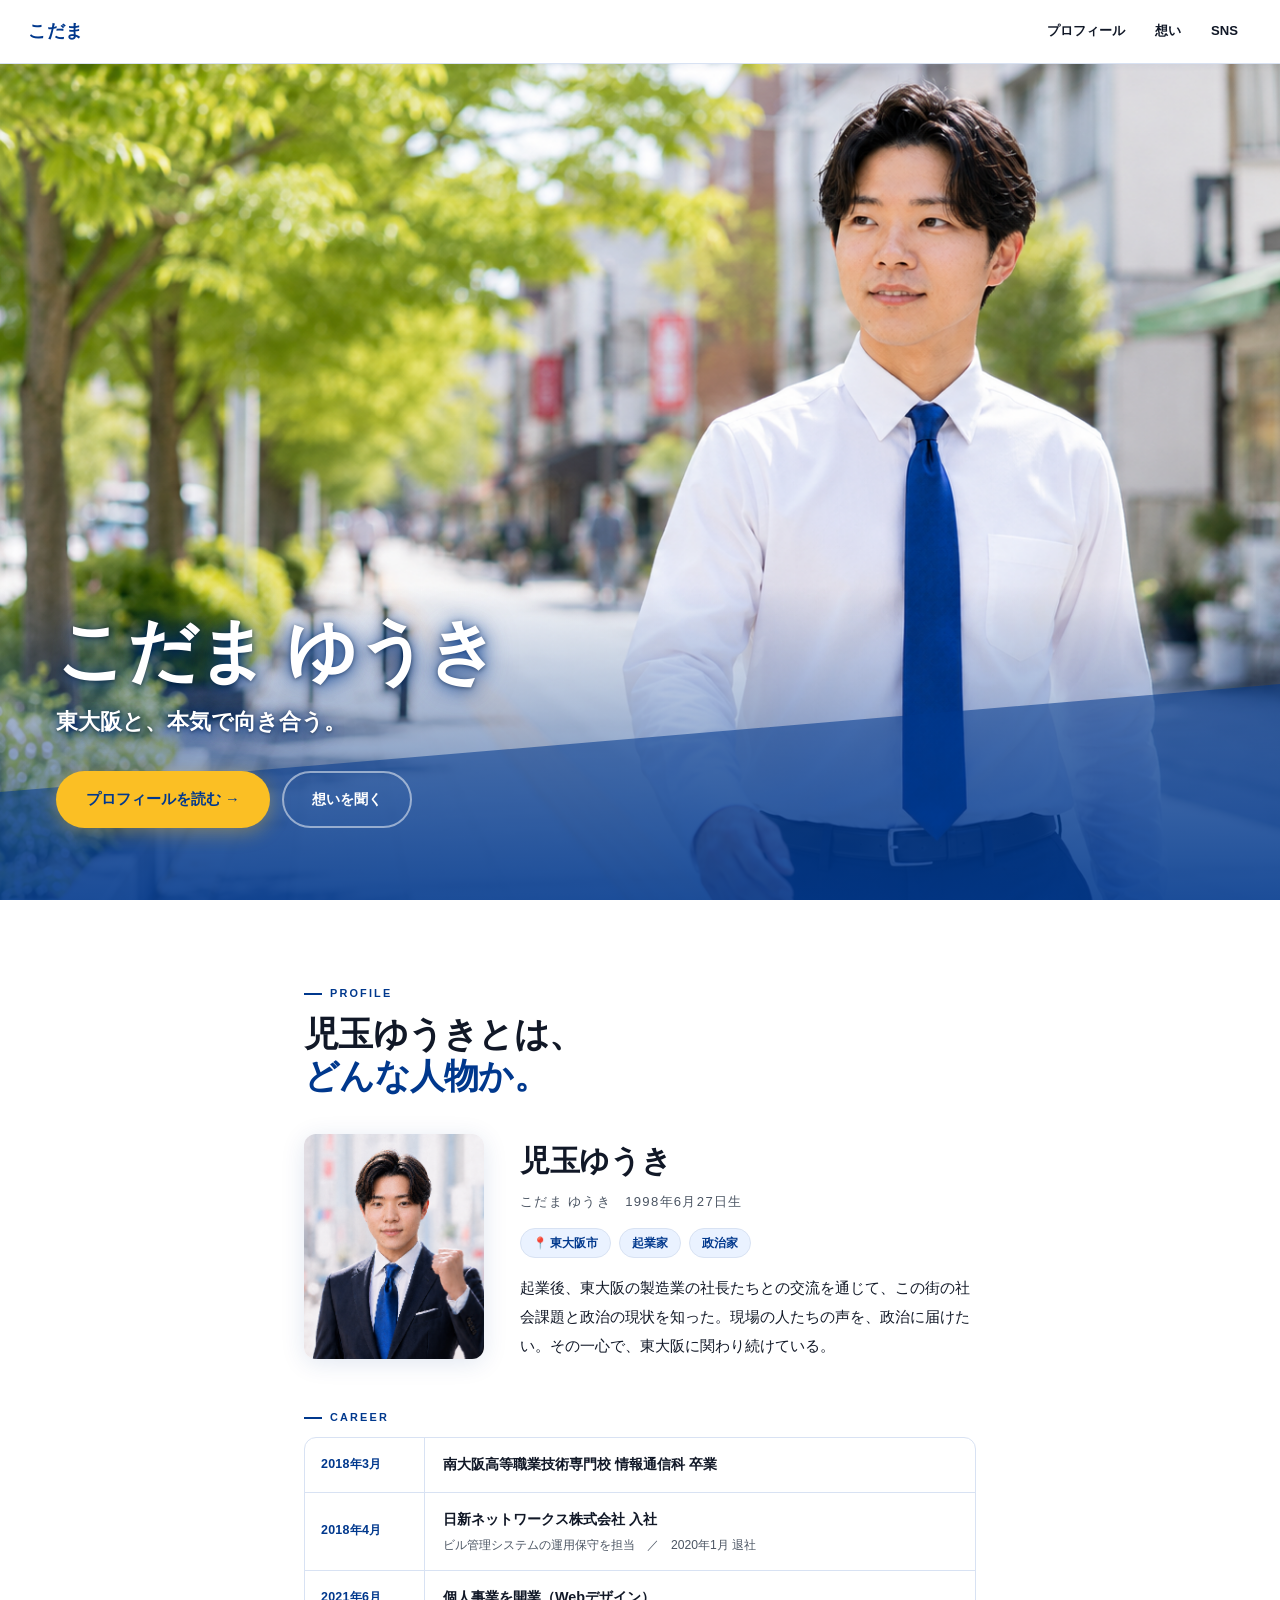
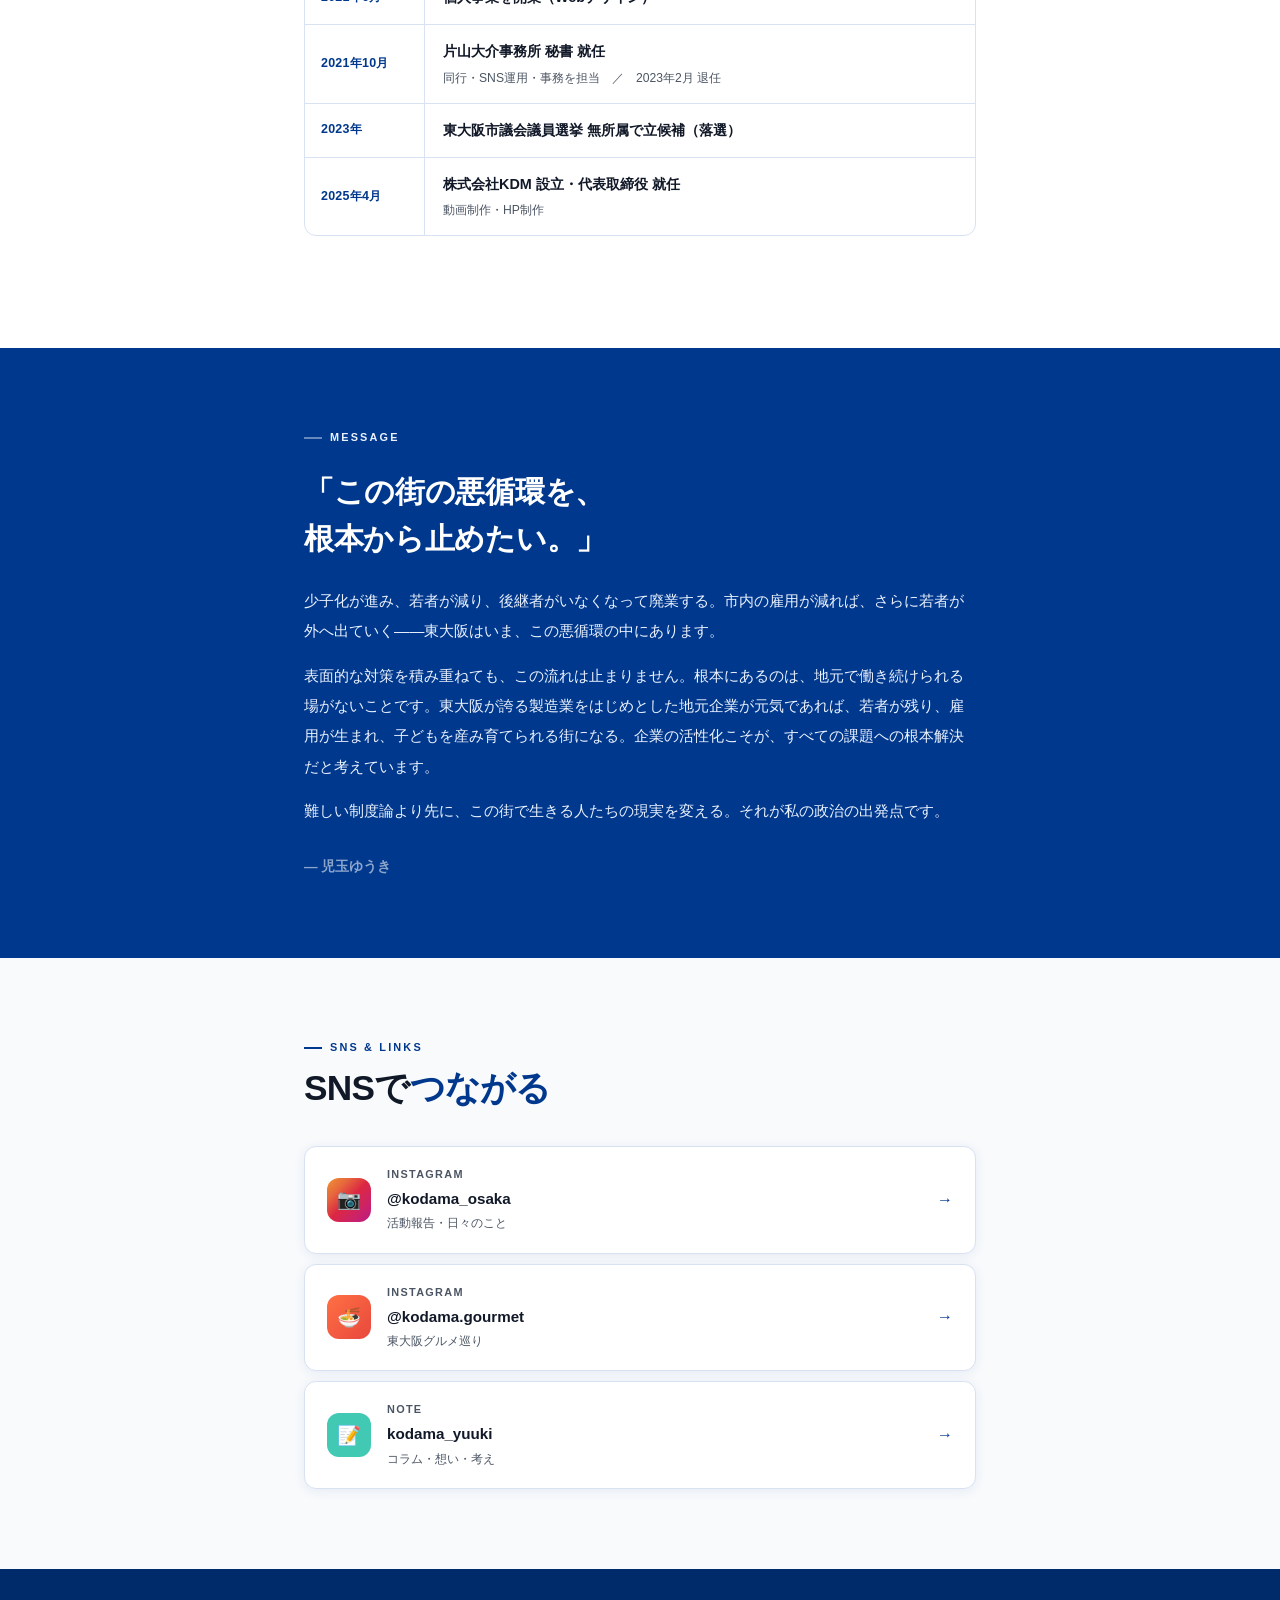
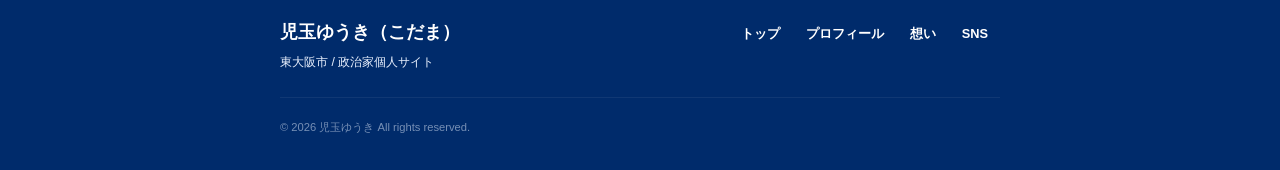
==== index.html @ 397a30e4 "画像ファイル名を英語に変更" ====
<!DOCTYPE html>
<html lang="ja">
<head>
  <meta charset="UTF-8">
  <meta name="viewport" content="width=device-width, initial-scale=1.0">
  <title>児玉ゆうき｜東大阪と、本気で向き合う。</title>
  <meta name="description" content="2027年大阪府議会議員選挙・東大阪選挙区。児玉ゆうき（こだま）の公式サイト。">

  <!-- OGP -->
  <meta property="og:type" content="website">
  <meta property="og:title" content="児玉ゆうき｜東大阪と、本気で向き合う。">
  <meta property="og:description" content="2027年大阪府議会議員選挙・東大阪選挙区。東大阪の声を政治に届けるために立ち上がった、児玉ゆうきの公式サイト。">
  <meta property="og:image" content="images/hero.png">
  <meta property="og:url" content="https://kdm-company.github.io/kodama-site/">
  <meta property="og:locale" content="ja_JP">
  <meta name="twitter:card" content="summary_large_image">
  <meta name="twitter:title" content="児玉ゆうき｜東大阪と、本気で向き合う。">
  <meta name="twitter:description" content="2027年大阪府議会議員選挙・東大阪選挙区。東大阪の声を政治に届けるために立ち上がった、児玉ゆうきの公式サイト。">
  <meta name="twitter:image" content="images/hero.png">

  <!-- フォント：システムフォントを使用（Google Fonts接続不要） -->
  <!-- GitHub Pages公開時にGoogle Fontsを追加する場合はここに挿入 -->

  <style>
    /* ============================================================
       CSS VARIABLES — 配色ルール完全準拠
    ============================================================ */
    :root {
      --primary:        #00388D;
      --primary-dark:   #002B6B;
      --primary-hover:  #002F78;
      --primary-soft:   #EAF2FF;
      --bg:             #F8FAFC;
      --surface:        #FFFFFF;
      --text:           #111827;
      --text-sub:       #4B5563;
      --border:         #D8E2F3;
      --accent-yellow:  #FBBF24;
      --cta-red:        #DC2626;
      --cta-red-hover:  #B91C1C;
      --radius-sm:      6px;
      --radius:         12px;
      --radius-lg:      20px;
      --shadow:         0 2px 12px rgba(0,56,141,0.08);
      --shadow-md:      0 4px 24px rgba(0,56,141,0.12);
      --max-w:          720px;
      --nav-h:          64px;
    }

    /* ============================================================
       RESET & BASE
    ============================================================ */
    *, *::before, *::after { box-sizing: border-box; margin: 0; padding: 0; }
    html { scroll-behavior: smooth; -webkit-font-smoothing: antialiased; }
    body {
      font-family: 'Hiragino Kaku Gothic ProN', 'Hiragino Sans', 'Noto Sans JP', 'Yu Gothic', sans-serif;
      background: var(--bg);
      color: var(--text);
      line-height: 1.75;
      font-size: 16px;
      overflow-x: hidden;
    }
    img { max-width: 100%; display: block; }

    /* リンクルール */
    a { color: var(--primary); text-decoration: underline; }
    a:hover { color: var(--primary-hover); }

    /* フォーカス */
    :focus-visible {
      outline: 3px solid var(--accent-yellow);
      outline-offset: 3px;
    }

    /* ============================================================
       NAV — 白背景、ロゴ青、文字黒
    ============================================================ */
    .nav {
      position: fixed; top: 0; left: 0; right: 0;
      height: var(--nav-h);
      background: var(--surface);
      border-bottom: 1px solid var(--border);
      z-index: 100;
      display: flex; align-items: center; justify-content: space-between;
      padding: 0 28px;
      box-shadow: 0 1px 8px rgba(0,56,141,0.06);
    }
    .nav-logo {
      font-size: 1.1rem; font-weight: 900;
      color: var(--primary); letter-spacing: 0.04em;
      text-decoration: none;
    }
    .nav-links { display: flex; gap: 2px; }
    .nav-links a {
      font-size: 0.82rem; font-weight: 700;
      padding: 7px 14px; border-radius: 50px;
      color: var(--text); text-decoration: none;
      transition: color 0.2s, background 0.2s;
    }
    .nav-links a:hover { color: var(--primary); background: var(--primary-soft); }
    .nav-toggle {
      display: none; flex-direction: column; gap: 5px;
      cursor: pointer; padding: 6px;
    }
    .nav-toggle span {
      display: block; width: 22px; height: 2px;
      background: var(--text); border-radius: 2px; transition: all 0.3s;
    }
    .nav.open .nav-links {
      display: flex; flex-direction: column;
      position: absolute; top: var(--nav-h); left: 0; right: 0;
      background: var(--surface);
      padding: 12px 28px 20px;
      border-bottom: 1px solid var(--border);
      box-shadow: var(--shadow-md);
      gap: 2px;
    }
    .nav.open .nav-links a { font-size: 1rem; padding: 13px 16px; }

    /* ============================================================
       HERO — #00388D背景・白コピー・黄CTAボタン
    ============================================================ */
    .hero {
      position: relative;
      min-height: 100vh;
      background: #001f52;
      display: flex; align-items: flex-end;
      overflow: hidden;
      padding-top: var(--nav-h);
    }
    /* 写真 — 全面クリアに表示、何も被せない */
    .hero-photo-bg {
      position: absolute; inset: 0;
      background: url('images/hero.png') center 15% / cover no-repeat;
      opacity: 1;
    }
    /* 斜線＋下部グラデーション */
    .hero-overlay {
      position: absolute; inset: 0;
      overflow: hidden;
    }
    .hero-overlay svg {
      position: absolute; bottom: 0; left: 0;
      width: 100%; height: 45%;
    }
    /* 下部30%に水平青グラデーション */
    .hero-overlay::after {
      content: '';
      position: absolute; left: 0; right: 0;
      bottom: 0; height: 35%;
      background: linear-gradient(
        to bottom,
        rgba(0,56,141,0) 0%,
        rgba(0,56,141,0.35) 45%,
        rgba(0,56,141,0.75) 100%
      );
      pointer-events: none;
    }
    .hero-inner {
      position: relative; z-index: 1;
      width: 100%;
      padding: 0 48px 72px 56px;
      box-sizing: border-box;
    }
    .hero-label {
      display: inline-flex; align-items: center; gap: 8px;
      background: rgba(255,255,255,0.15);
      border: 1px solid rgba(255,255,255,0.3);
      border-radius: 50px;
      padding: 5px 16px;
      font-size: 0.72rem; font-weight: 700;
      color: #EAF2FF; letter-spacing: 0.1em;
      margin-bottom: 20px;
    }
    .hero-name-sub {
      font-size: 1rem; font-weight: 400;
      color: #EAF2FF; letter-spacing: 0.2em;
      margin-bottom: 4px;
    }
    .hero-name {
      font-size: clamp(2.6rem, 6.5vw, 4.4rem);
      font-weight: 900; letter-spacing: -0.02em; line-height: 0.95;
      color: #FFFFFF; margin-bottom: 20px;
      text-align: left;
      text-shadow:
        0 2px 16px rgba(0,56,141,0.85),
        0 4px 32px rgba(0,56,141,0.6),
        0 1px 4px rgba(0,0,0,0.5);
    }
    .hero-catch {
      font-size: clamp(1.1rem, 3vw, 1.4rem);
      font-weight: 700; color: #FFFFFF;
      line-height: 1.5; margin-bottom: 32px;
      text-align: left;
      text-shadow:
        0 2px 12px rgba(0,56,141,0.85),
        0 4px 24px rgba(0,56,141,0.6),
        0 1px 3px rgba(0,0,0,0.45);
    }
    /* 黄色CTA — FVのみ */
    .btn-yellow {
      display: inline-flex; align-items: center; gap: 8px;
      padding: 14px 30px; border-radius: 50px;
      background: var(--accent-yellow);
      color: var(--primary); /* #00388D文字 */
      font-size: 0.92rem; font-weight: 900;
      text-decoration: none;
      box-shadow: 0 4px 20px rgba(251,191,36,0.4);
      transition: all 0.2s;
    }
    .btn-yellow:hover {
      background: #F59E0B;
      color: var(--primary);
      transform: translateY(-2px);
      box-shadow: 0 6px 28px rgba(251,191,36,0.5);
    }
    .btn-ghost-white {
      display: inline-flex; align-items: center; gap: 6px;
      padding: 14px 28px; border-radius: 50px;
      border: 2px solid rgba(255,255,255,0.5);
      color: #FFFFFF; font-size: 0.9rem; font-weight: 700;
      text-decoration: none;
      transition: all 0.2s;
    }
    .btn-ghost-white:hover {
      background: rgba(255,255,255,0.12);
      border-color: rgba(255,255,255,0.8);
      color: #FFFFFF;
    }
    .hero-cta { display: flex; gap: 12px; flex-wrap: wrap; }

    /* ============================================================
       SECTION BASE
    ============================================================ */
    .section { padding: 80px 0; background: var(--surface); border-top: 4px solid var(--surface); }
    .section-bg { padding: 80px 0; background: var(--bg); }
    .section-blue-soft { padding: 80px 0; background: var(--primary-soft); }
    .container { max-width: var(--max-w); margin: 0 auto; padding: 0 24px; }

    /* 見出しパターン */
    .sec-label {
      font-size: 0.68rem; font-weight: 700; letter-spacing: 0.2em;
      text-transform: uppercase; color: var(--primary);
      display: flex; align-items: center; gap: 8px;
      margin-bottom: 10px;
    }
    .sec-label::before {
      content: ''; display: block; width: 18px; height: 2px;
      background: var(--primary);
    }
    .sec-title {
      font-size: clamp(1.6rem, 4.5vw, 2.2rem);
      font-weight: 900; letter-spacing: -0.02em; line-height: 1.2;
      color: var(--text); margin-bottom: 36px;
    }
    .sec-title span { color: var(--primary); }

    /* Primary Button */
    .btn-primary {
      display: inline-flex; align-items: center; gap: 6px;
      padding: 13px 26px; border-radius: 50px;
      background: var(--primary); color: #FFFFFF;
      font-size: 0.9rem; font-weight: 700;
      text-decoration: none;
      transition: all 0.2s;
    }
    .btn-primary:hover {
      background: var(--primary-hover);
      color: #FFFFFF;
      transform: translateY(-1px);
      box-shadow: 0 4px 16px rgba(0,56,141,0.3);
    }

    /* ============================================================
       PROFILE — 白背景
    ============================================================ */
    .profile-layout {
      display: grid;
      grid-template-columns: 180px 1fr;
      gap: 36px; align-items: start;
      margin-bottom: 48px;
    }
    .profile-photo {
      border-radius: var(--radius);
      overflow: hidden;
      box-shadow: var(--shadow-md);
      aspect-ratio: 4/5;
    }
    .profile-photo img {
      width: 100%; height: 100%;
      object-fit: cover; object-position: center top;
    }
    .profile-name {
      font-size: 1.9rem; font-weight: 900;
      color: var(--text); margin-bottom: 4px;
      letter-spacing: -0.01em;
    }
    .profile-kana {
      font-size: 0.82rem; color: var(--text-sub);
      letter-spacing: 0.1em; margin-bottom: 14px;
    }
    .profile-tags {
      display: flex; gap: 8px; flex-wrap: wrap; margin-bottom: 16px;
    }
    .tag {
      font-size: 0.72rem; font-weight: 700;
      padding: 4px 12px; border-radius: 50px;
      background: var(--primary-soft);
      color: var(--primary);
      border: 1px solid var(--border);
    }
    .profile-bio {
      font-size: 0.95rem; color: var(--text);
      line-height: 1.9; max-width: 100%;
    }

    /* 経歴テーブル */
    .career-wrap {
      border: 1px solid var(--border);
      border-radius: var(--radius);
      overflow: hidden;
      margin-bottom: 32px;
      background: var(--surface);
    }
    .career-row {
      display: grid; grid-template-columns: 120px 1fr;
      border-bottom: 1px solid var(--border);
      transition: background 0.15s;
    }
    .career-row:last-child { border-bottom: none; }
    .career-row:hover { background: var(--bg); }
    .career-row.dim { opacity: 0.45; }
    .career-row.highlight { background: var(--primary-soft); }
    .career-date {
      padding: 14px 16px;
      font-size: 0.78rem; font-weight: 700;
      color: var(--primary); letter-spacing: 0.02em;
      border-right: 1px solid var(--border);
      display: flex; align-items: center;
      white-space: nowrap;
    }
    .career-row.highlight .career-date { color: var(--primary); }
    .career-content {
      padding: 14px 18px;
      font-size: 0.9rem; font-weight: 700;
      color: var(--text);
      display: flex; flex-direction: column; justify-content: center;
    }
    .career-content small {
      display: block; font-size: 0.76rem;
      font-weight: 400; color: var(--text-sub); margin-top: 3px;
    }
    .career-row.highlight .career-content { color: var(--primary); font-weight: 900; }

    /* 資格バッジ */
    .license-row { display: flex; gap: 10px; flex-wrap: wrap; }
    .license-badge {
      display: inline-flex; align-items: center; gap: 6px;
      padding: 8px 16px; border-radius: 50px;
      border: 1px solid var(--border);
      background: var(--surface);
      font-size: 0.8rem; font-weight: 700;
      color: var(--text-sub);
    }

    /* ============================================================
       MESSAGE — #00388D背景
    ============================================================ */
    .message-section {
      background: var(--primary);
      padding: 80px 0;
    }
    .message-label {
      font-size: 0.68rem; font-weight: 700; letter-spacing: 0.2em;
      text-transform: uppercase; color: #EAF2FF;
      display: flex; align-items: center; gap: 8px;
      margin-bottom: 20px;
    }
    .message-label::before {
      content: ''; display: block; width: 18px; height: 2px;
      background: rgba(255,255,255,0.4);
    }
    .message-quote {
      font-size: clamp(1.4rem, 4vw, 1.9rem);
      font-weight: 900; line-height: 1.55;
      color: #FFFFFF; margin-bottom: 24px;
      letter-spacing: -0.01em;
    }
    .message-body {
      font-size: 0.95rem; font-weight: 400;
      color: #EAF2FF; line-height: 2;
    }
    .message-body p + p { margin-top: 14px; }
    .message-sign {
      margin-top: 28px;
      font-size: 0.85rem; font-weight: 700;
      color: rgba(255,255,255,0.55);
    }

    /* ============================================================
       SNS — #F8FAFC背景
    ============================================================ */
    .sns-list { display: flex; flex-direction: column; gap: 10px; }
    .sns-card {
      display: flex; align-items: center; gap: 16px;
      padding: 18px 22px;
      background: var(--surface);
      border: 1px solid var(--border);
      border-radius: var(--radius);
      text-decoration: none;
      transition: all 0.2s;
      box-shadow: var(--shadow);
    }
    .sns-card:hover {
      border-color: var(--primary);
      box-shadow: 0 4px 20px rgba(0,56,141,0.12);
      transform: translateY(-2px);
    }
    .sns-icon {
      width: 44px; height: 44px; border-radius: 12px;
      display: flex; align-items: center; justify-content: center;
      font-size: 1.2rem; flex-shrink: 0;
    }
    .sns-info { flex: 1; }
    .sns-platform {
      font-size: 0.68rem; font-weight: 700; letter-spacing: 0.12em;
      text-transform: uppercase; color: var(--text-sub);
      margin-bottom: 2px;
    }
    .sns-handle {
      font-size: 0.95rem; font-weight: 700; color: var(--text);
    }
    .sns-desc { font-size: 0.76rem; color: var(--text-sub); margin-top: 1px; }
    .sns-arrow { color: var(--primary); font-size: 1rem; transition: transform 0.2s; }
    .sns-card:hover .sns-arrow { transform: translateX(4px); }

    /* ============================================================
       FOOTER — #002B6B背景
    ============================================================ */
    .footer {
      background: var(--primary-dark);
      padding: 48px 24px 32px;
    }
    .footer-inner { max-width: var(--max-w); margin: 0 auto; }
    .footer-top {
      display: flex; justify-content: space-between;
      align-items: flex-start; gap: 20px;
      margin-bottom: 24px;
    }
    .footer-name {
      font-size: 1.1rem; font-weight: 900;
      color: #FFFFFF; margin-bottom: 4px;
    }
    .footer-sub { font-size: 0.76rem; color: #EAF2FF; }
    .footer-nav { display: flex; flex-wrap: wrap; gap: 2px; }
    .footer-nav a {
      font-size: 0.8rem; font-weight: 600;
      padding: 6px 12px; border-radius: 50px;
      color: #FFFFFF; text-decoration: none;
      transition: background 0.2s;
    }
    .footer-nav a:hover { background: rgba(255,255,255,0.12); color: #FFFFFF; }
    .footer-copy {
      font-size: 0.7rem; color: #EAF2FF;
      opacity: 0.5;
      padding-top: 20px;
      border-top: 1px solid rgba(255,255,255,0.12);
    }

    /* fade-in は常に表示（アニメーションなし） */
    .fade-in { opacity: 1; transform: none; }
    .fade-in.visible { opacity: 1; }

    /* ============================================================
       RESPONSIVE
    ============================================================ */
    @media (max-width: 640px) {
      .nav-links { display: none; }
      .nav-toggle { display: flex; }
      .nav { padding: 0 20px; }
      .hero-inner { padding: 0 24px 64px; }
      .profile-layout { grid-template-columns: 1fr; }
      .profile-photo { max-width: 150px; margin: 0 auto; }
      .profile-name { text-align: center; }
      .profile-kana { text-align: center; }
      .profile-tags { justify-content: center; }
      .career-date { font-size: 0.7rem; padding: 12px 10px; }
      .career-content { font-size: 0.84rem; padding: 12px 14px; }
      .footer-top { flex-direction: column; }
      .section { padding: 60px 0; }
      .section-bg { padding: 60px 0; }
      .section-blue-soft { padding: 60px 0; }
      .message-section { padding: 60px 0; }
    }
  </style>
</head>
<body>

<!-- ============================================================
     NAV — 白背景
============================================================ -->
<nav class="nav" id="nav">
  <a href="#top" class="nav-logo">こだま</a>
  <div class="nav-links">
    <a href="#profile">プロフィール</a>
    <a href="#message">想い</a>
    <a href="#sns">SNS</a>
  </div>
  <div class="nav-toggle" onclick="toggleNav()">
    <span></span><span></span><span></span>
  </div>
</nav>

<!-- ============================================================
     HERO — #00388D背景・白コピー・黄CTA
============================================================ -->
<section class="hero" id="top">
  <div class="hero-photo-bg" role="img" aria-label="東大阪の街を歩く児玉ゆうきの写真"></div>
  <!-- グラデなし斜線エリア：左下から右上へ約10度 -->
  <div class="hero-overlay">
    <svg viewBox="0 0 1000 300" preserveAspectRatio="none" xmlns="http://www.w3.org/2000/svg">
      <polygon points="0,300 0,220 1000,140 1000,300" fill="rgba(0,56,141,0.55)"/>
    </svg>
  </div>
  <div class="hero-inner">
    <h1 class="hero-name">こだま ゆうき</h1>
    <p class="hero-catch">東大阪と、本気で向き合う。</p>
    <div class="hero-cta">
      <!-- FV唯一の黄色CTA -->
      <a href="#profile" class="btn-yellow">プロフィールを読む →</a>
      <a href="#message" class="btn-ghost-white">想いを聞く</a>
    </div>
  </div>
</section>

<!-- ============================================================
     PROFILE — 白背景
============================================================ -->
<section class="section" id="profile">
  <div class="container">
    <p class="sec-label fade-in">Profile</p>
    <h2 class="sec-title fade-in delay-1">
      児玉ゆうきとは、<br><span>どんな人物か。</span>
    </h2>

    <div class="profile-layout fade-in delay-2">
      <div class="profile-photo">
        <img src="images/profile.png" alt="児玉ゆうき">
      </div>
      <div>
        <div class="profile-name">児玉ゆうき</div>
        <div class="profile-kana">こだま ゆうき　1998年6月27日生</div>
        <div class="profile-tags">
          <span class="tag">📍 東大阪市</span>
          <span class="tag">起業家</span>
          <span class="tag">政治家</span>
        </div>
        <p class="profile-bio">
          起業後、東大阪の製造業の社長たちとの交流を通じて、この街の社会課題と政治の現状を知った。現場の人たちの声を、政治に届けたい。その一心で、東大阪に関わり続けている。
        </p>
      </div>
    </div>

    <p class="sec-label fade-in">Career</p>
    <div class="career-wrap fade-in delay-1">
      <div class="career-row">
        <div class="career-date">2018年3月</div>
        <div class="career-content">南大阪高等職業技術専門校 情報通信科 卒業</div>
      </div>
      <div class="career-row">
        <div class="career-date">2018年4月</div>
        <div class="career-content">
          日新ネットワークス株式会社 入社
          <small>ビル管理システムの運用保守を担当　／　2020年1月 退社</small>
        </div>
      </div>
      <div class="career-row">
        <div class="career-date">2021年6月</div>
        <div class="career-content">個人事業を開業（Webデザイン）</div>
      </div>
      <div class="career-row">
        <div class="career-date">2021年10月</div>
        <div class="career-content">
          片山大介事務所 秘書 就任
          <small>同行・SNS運用・事務を担当　／　2023年2月 退任</small>
        </div>
      </div>
      <div class="career-row">
        <div class="career-date">2023年</div>
        <div class="career-content">東大阪市議会議員選挙 無所属で立候補（落選）</div>
      </div>
      <div class="career-row">
        <div class="career-date">2025年4月</div>
        <div class="career-content">
          株式会社KDM 設立・代表取締役 就任
          <small>動画制作・HP制作</small>
        </div>
      </div>
    </div>

  </div>
</section>

<!-- ============================================================
     MESSAGE — #00388D背景・白文字
============================================================ -->
<div class="message-section" id="message">
  <div class="container">
    <p class="message-label fade-in">Message</p>
    <p class="message-quote fade-in delay-1">
      「この街の悪循環を、<br>根本から止めたい。」
    </p>
    <div class="message-body fade-in delay-2">
      <p>少子化が進み、若者が減り、後継者がいなくなって廃業する。市内の雇用が減れば、さらに若者が外へ出ていく——東大阪はいま、この悪循環の中にあります。</p>
      <p>表面的な対策を積み重ねても、この流れは止まりません。根本にあるのは、地元で働き続けられる場がないことです。東大阪が誇る製造業をはじめとした地元企業が元気であれば、若者が残り、雇用が生まれ、子どもを産み育てられる街になる。企業の活性化こそが、すべての課題への根本解決だと考えています。</p>
      <p>難しい制度論より先に、この街で生きる人たちの現実を変える。それが私の政治の出発点です。</p>
    </div>
    <p class="message-sign fade-in delay-3">— 児玉ゆうき</p>
  </div>
</div>

<!-- ============================================================
     SNS — #F8FAFC背景
============================================================ -->
<section class="section-bg" id="sns">
  <div class="container">
    <p class="sec-label fade-in">SNS &amp; Links</p>
    <h2 class="sec-title fade-in delay-1">SNSで<span>つながる</span></h2>
    <div class="sns-list">
      <a href="https://www.instagram.com/kodama_osaka/" target="_blank" rel="noopener noreferrer" class="sns-card fade-in">
        <div class="sns-icon" style="background:linear-gradient(135deg,#f09433,#e6683c,#dc2743,#cc2366,#bc1888);">📷</div>
        <div class="sns-info">
          <div class="sns-platform">Instagram</div>
          <div class="sns-handle">@kodama_osaka</div>
          <div class="sns-desc">活動報告・日々のこと</div>
        </div>
        <span class="sns-arrow">→</span>
      </a>
      <a href="https://www.instagram.com/kodama.gourmet/" target="_blank" rel="noopener noreferrer" class="sns-card fade-in delay-1">
        <div class="sns-icon" style="background:linear-gradient(135deg,#ff7043,#e8483d);">🍜</div>
        <div class="sns-info">
          <div class="sns-platform">Instagram</div>
          <div class="sns-handle">@kodama.gourmet</div>
          <div class="sns-desc">東大阪グルメ巡り</div>
        </div>
        <span class="sns-arrow">→</span>
      </a>
      <a href="https://note.com/kodama_yuuki" target="_blank" rel="noopener noreferrer" class="sns-card fade-in delay-2">
        <div class="sns-icon" style="background:#41c9b4;">📝</div>
        <div class="sns-info">
          <div class="sns-platform">note</div>
          <div class="sns-handle">kodama_yuuki</div>
          <div class="sns-desc">コラム・想い・考え</div>
        </div>
        <span class="sns-arrow">→</span>
      </a>
    </div>
  </div>
</section>

<!-- ============================================================
     FOOTER — #002B6B背景
============================================================ -->
<footer class="footer">
  <div class="footer-inner">
    <div class="footer-top">
      <div>
        <div class="footer-name">児玉ゆうき（こだま）</div>
        <div class="footer-sub">東大阪市 / 政治家個人サイト</div>
      </div>
      <nav class="footer-nav">
        <a href="#top">トップ</a>
        <a href="#profile">プロフィール</a>
        <a href="#message">想い</a>
        <a href="#sns">SNS</a>
      </nav>
    </div>
    <div class="footer-copy">© <span id="year"></span> 児玉ゆうき All rights reserved.</div>
  </div>
</footer>

<script>
  document.getElementById('year').textContent = new Date().getFullYear();

  function toggleNav() {
    document.getElementById('nav').classList.toggle('open');
  }
  document.addEventListener('click', function(e) {
    const nav = document.getElementById('nav');
    if (!nav.contains(e.target)) nav.classList.remove('open');
  });

  // フェードイン（threshold:0 で要素が1pxでも見えたら即表示）
  const fadeEls = document.querySelectorAll('.fade-in');
  const obs = new IntersectionObserver(entries => {
    entries.forEach(e => { if (e.isIntersecting) e.target.classList.add('visible'); });
  }, { threshold: 0, rootMargin: '0px 0px -40px 0px' });
  fadeEls.forEach(el => obs.observe(el));
</script>
</body>
</html>
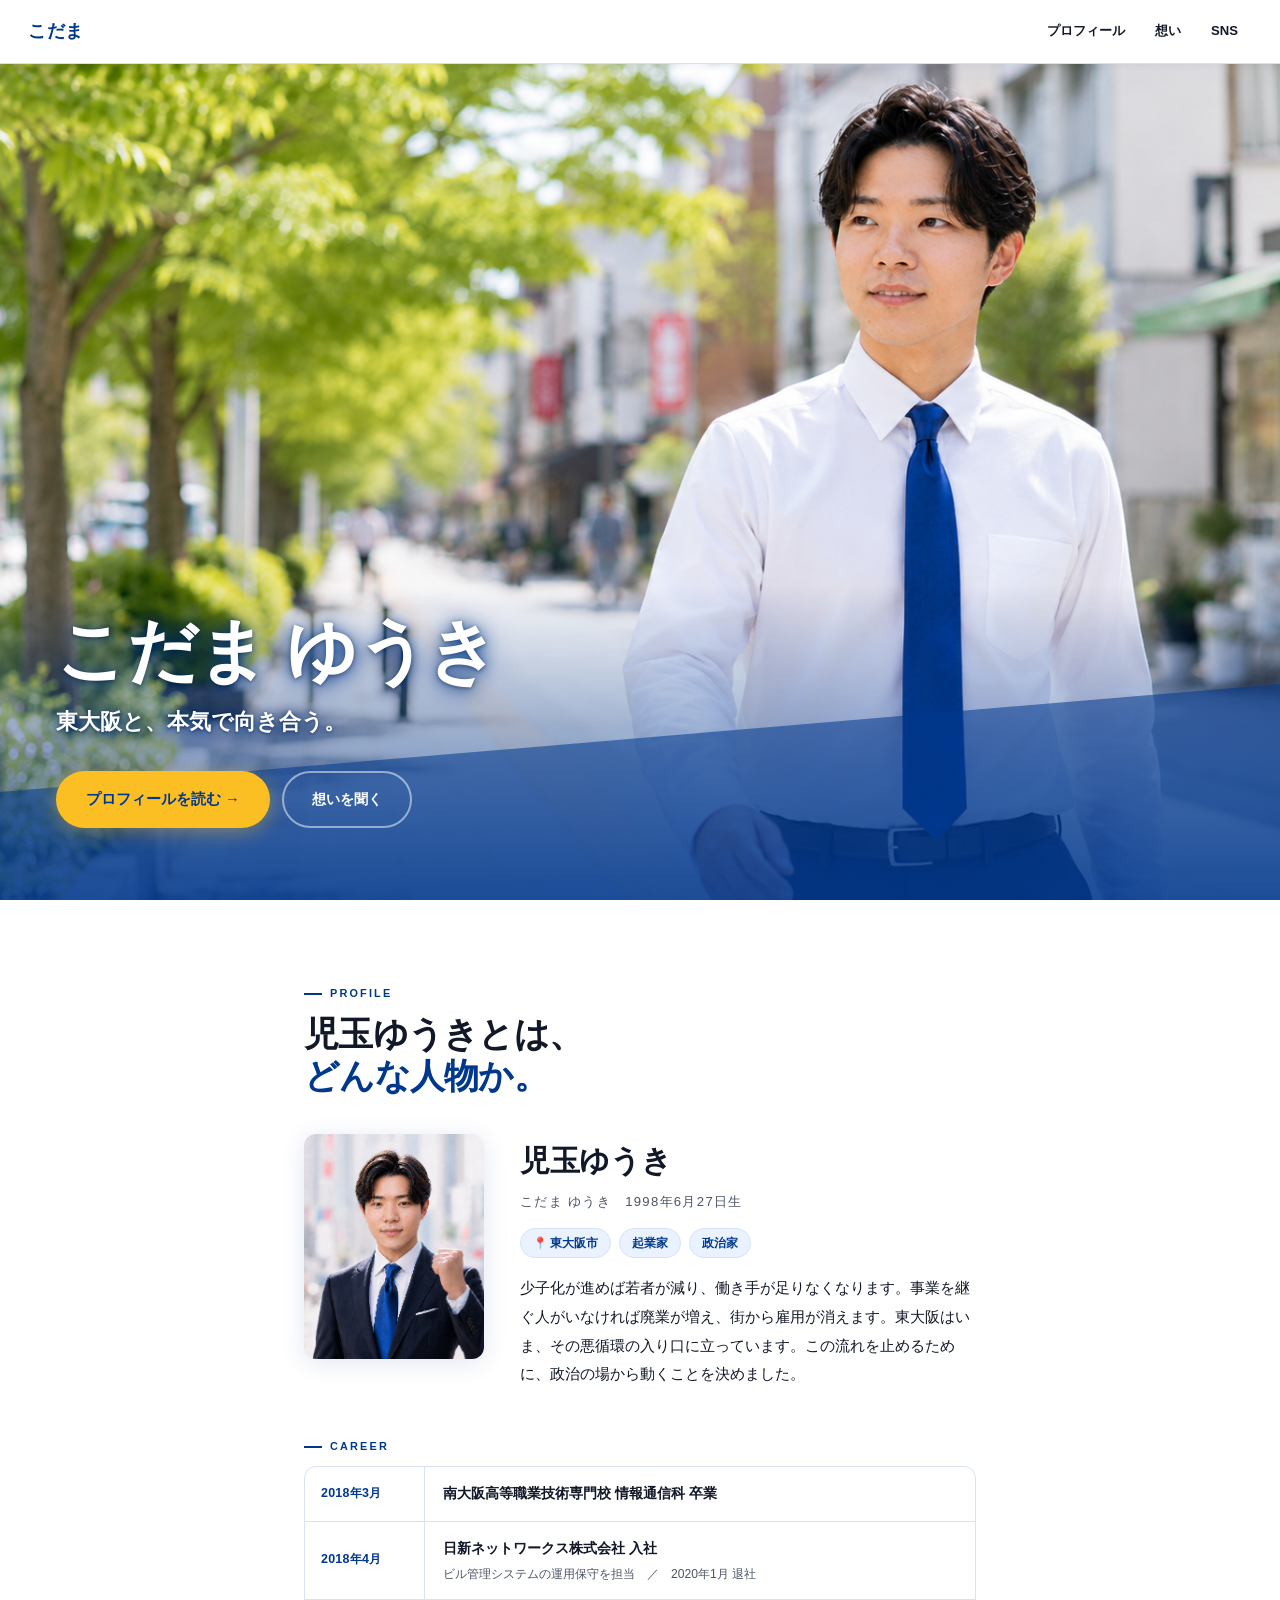
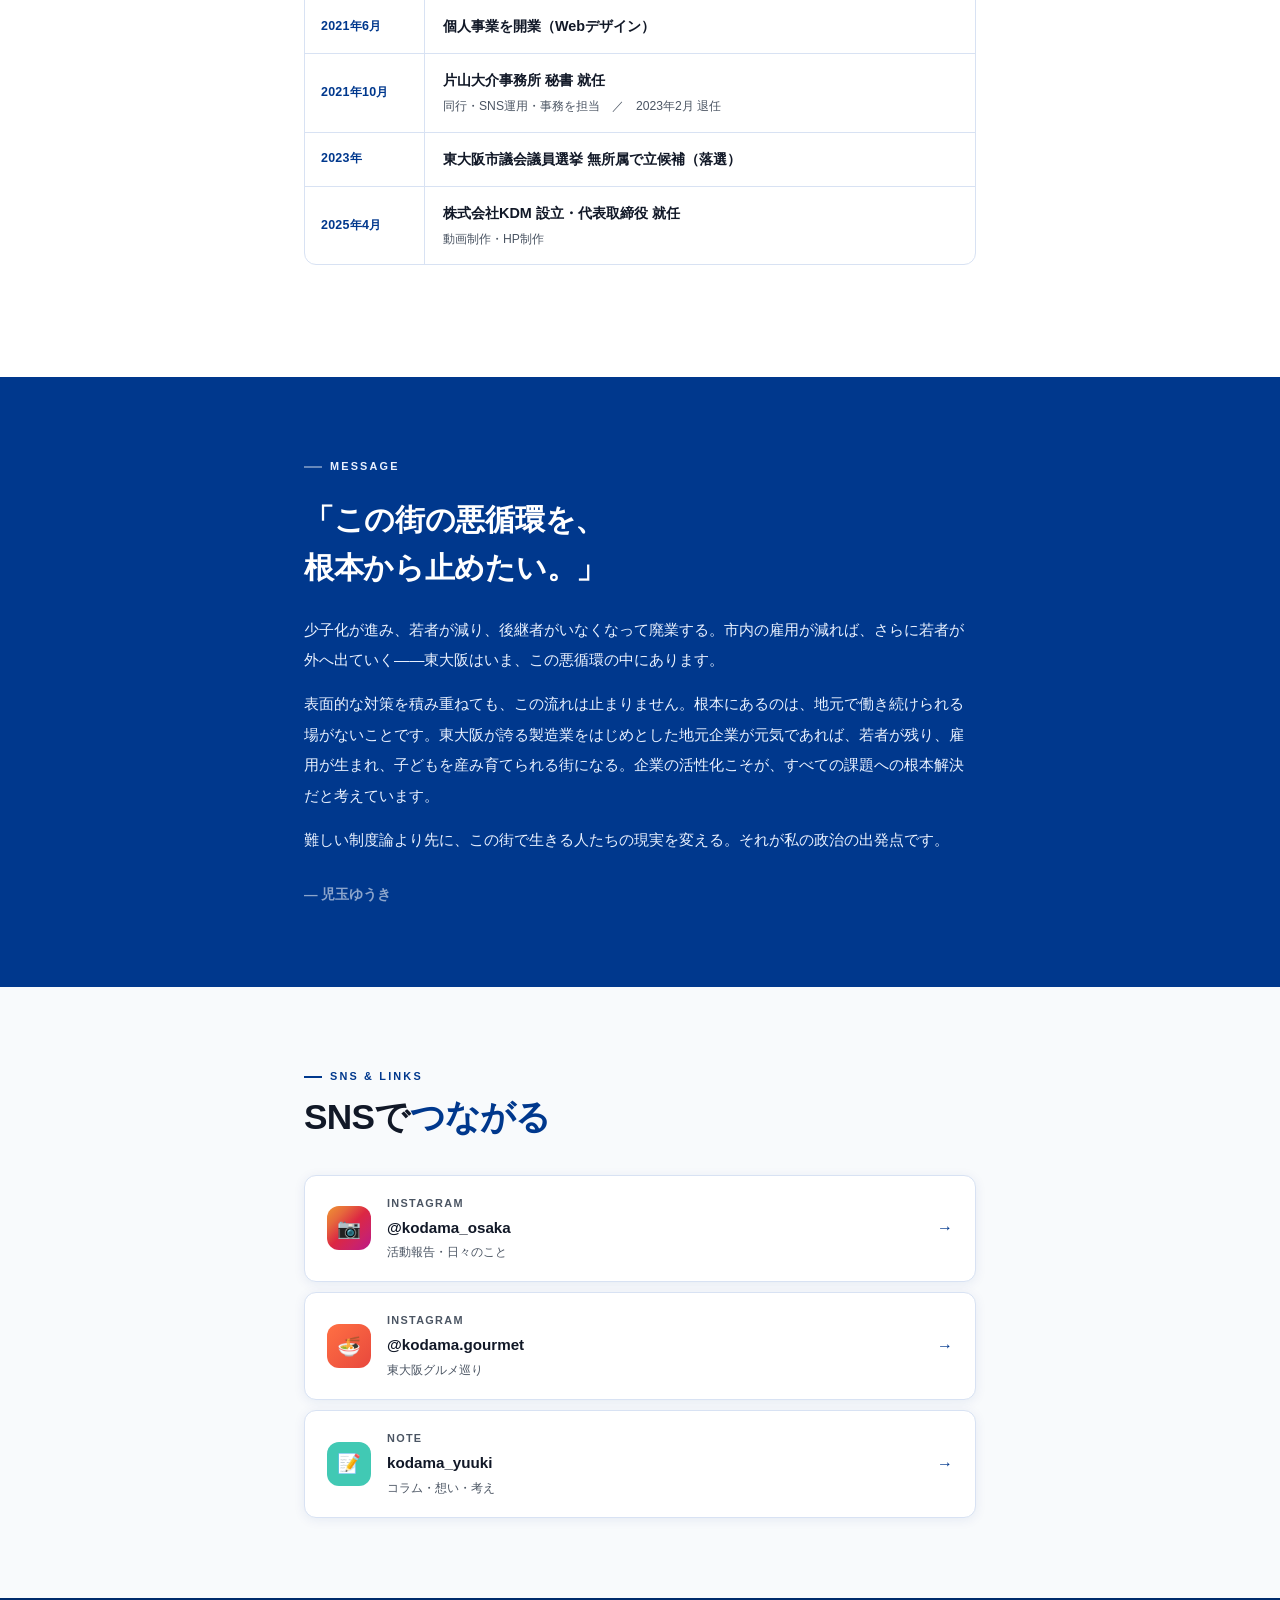
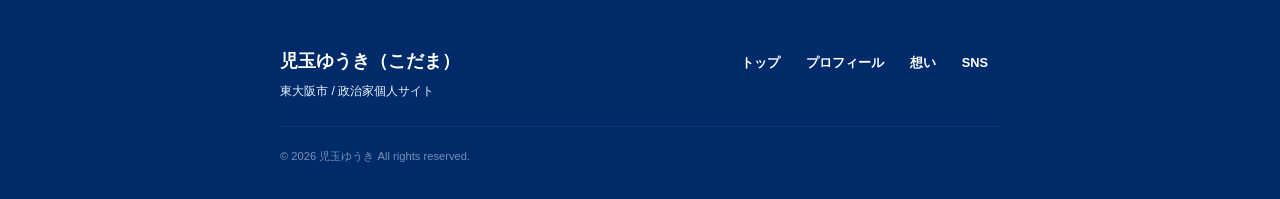
==== commit 58550a9e: "プロフィール文を更新" ====
--- a/index.html
+++ b/index.html
@@ -479,6 +479,7 @@
       .nav-toggle { display: flex; }
       .nav { padding: 0 20px; }
       .hero-inner { padding: 0 24px 64px; }
+      .hero-photo-bg { background-position: 30% 15%; }
       .profile-layout { grid-template-columns: 1fr; }
       .profile-photo { max-width: 150px; margin: 0 auto; }
       .profile-name { text-align: center; }
@@ -556,7 +557,7 @@
           <span class="tag">政治家</span>
         </div>
         <p class="profile-bio">
-          起業後、東大阪の製造業の社長たちとの交流を通じて、この街の社会課題と政治の現状を知った。現場の人たちの声を、政治に届けたい。その一心で、東大阪に関わり続けている。
+          少子化が進めば若者が減り、働き手が足りなくなります。事業を継ぐ人がいなければ廃業が増え、街から雇用が消えます。東大阪はいま、その悪循環の入り口に立っています。この流れを止めるために、政治の場から動くことを決めました。
         </p>
       </div>
     </div>
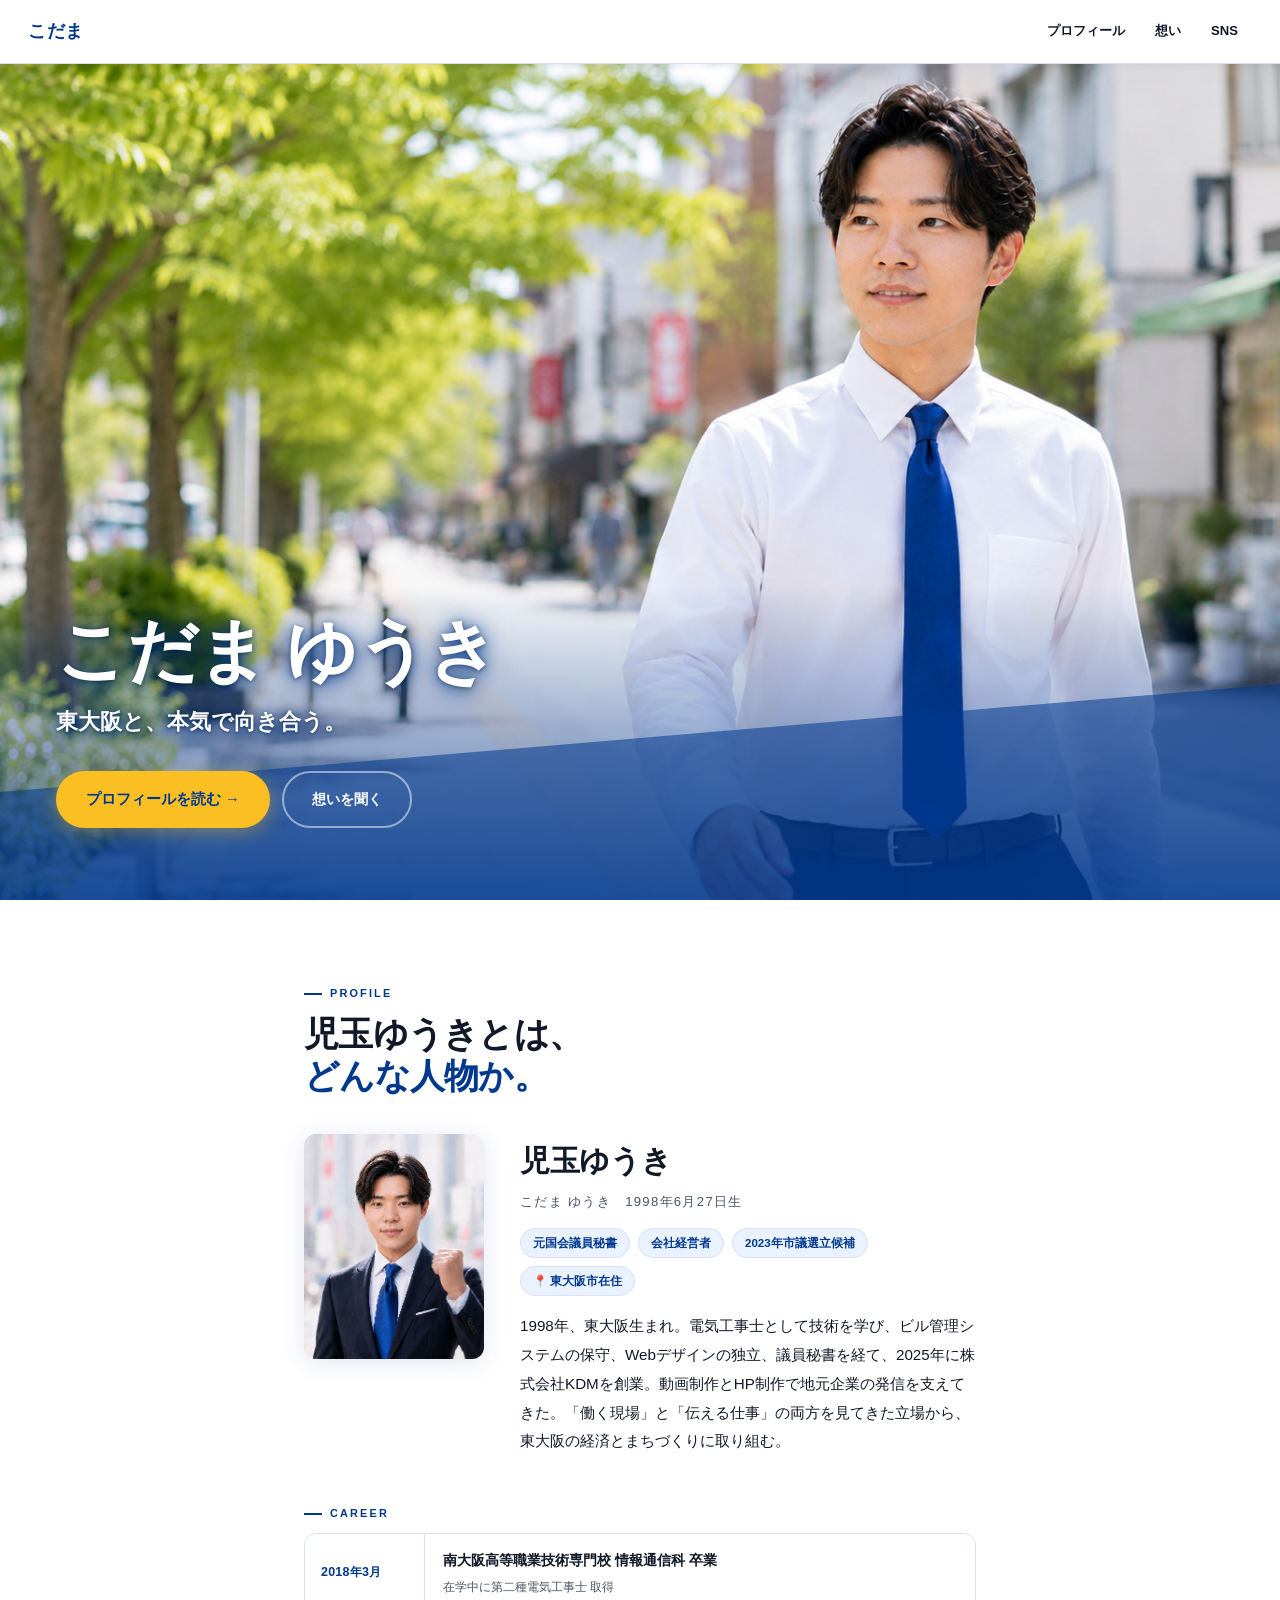
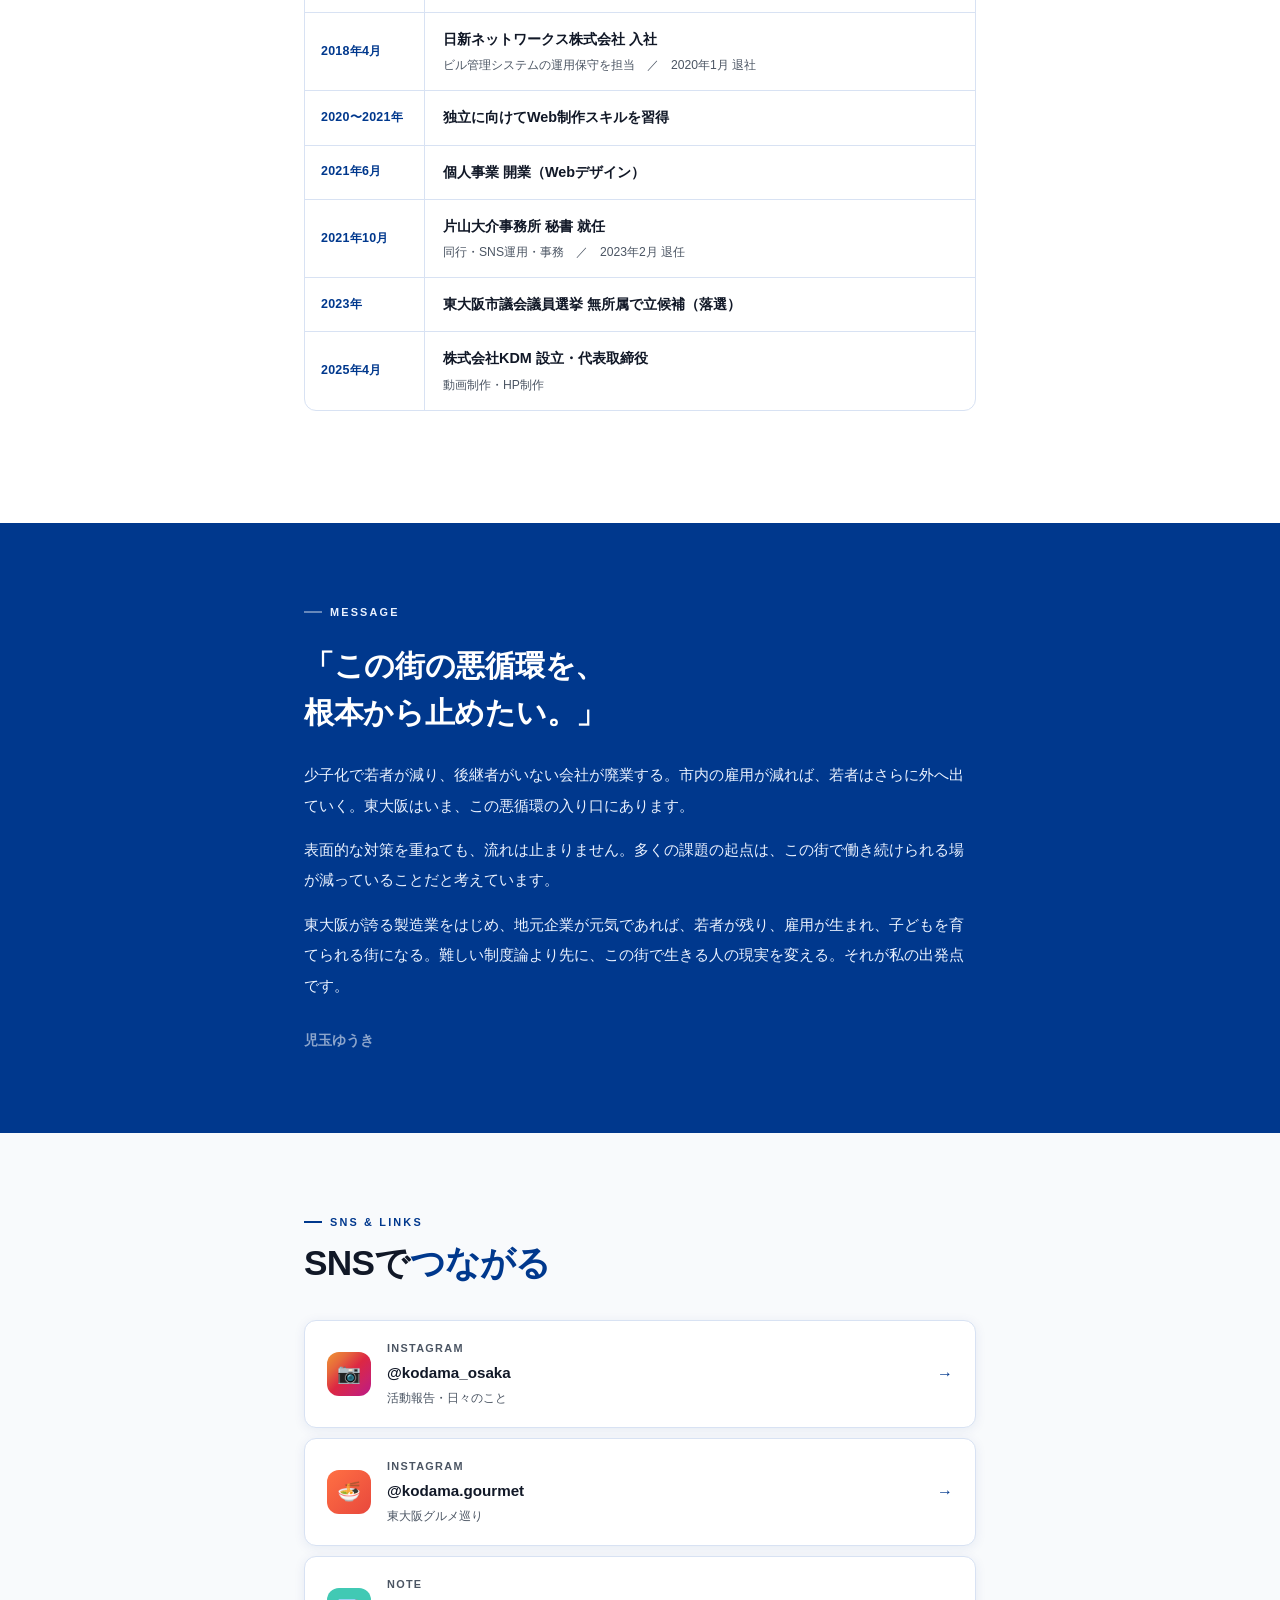
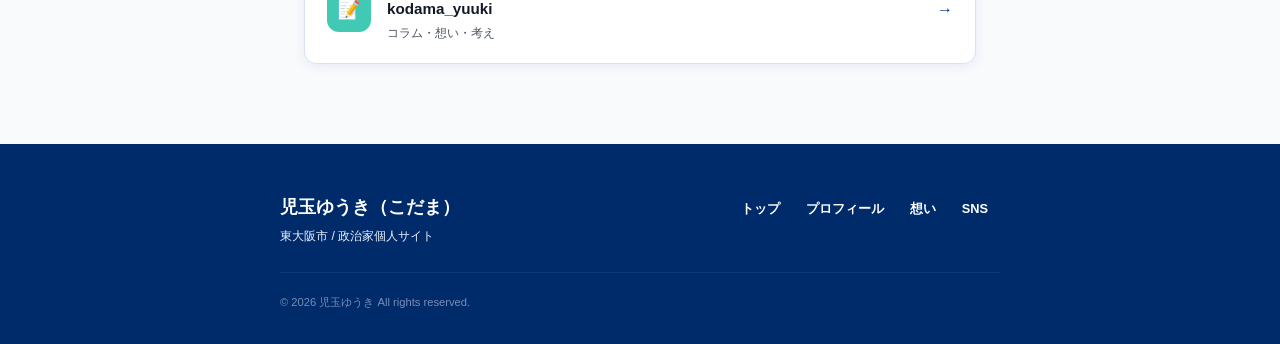
==== commit 3cc3aebf: "文面修正：プロフィール・経歴・Message更新" ====
--- a/index.html
+++ b/index.html
@@ -479,7 +479,10 @@
       .nav-toggle { display: flex; }
       .nav { padding: 0 20px; }
       .hero-inner { padding: 0 24px 64px; }
-      .hero-photo-bg { background-position: 30% 15%; }
+      .hero-photo-bg {
+        background-image: url('images/hero-mobile.png');
+        background-position: center top;
+      }
       .profile-layout { grid-template-columns: 1fr; }
       .profile-photo { max-width: 150px; margin: 0 auto; }
       .profile-name { text-align: center; }
@@ -552,12 +555,13 @@
         <div class="profile-name">児玉ゆうき</div>
         <div class="profile-kana">こだま ゆうき　1998年6月27日生</div>
         <div class="profile-tags">
-          <span class="tag">📍 東大阪市</span>
-          <span class="tag">起業家</span>
-          <span class="tag">政治家</span>
+          <span class="tag">元国会議員秘書</span>
+          <span class="tag">会社経営者</span>
+          <span class="tag">2023年市議選立候補</span>
+          <span class="tag">📍 東大阪市在住</span>
         </div>
         <p class="profile-bio">
-          少子化が進めば若者が減り、働き手が足りなくなります。事業を継ぐ人がいなければ廃業が増え、街から雇用が消えます。東大阪はいま、その悪循環の入り口に立っています。この流れを止めるために、政治の場から動くことを決めました。
+          1998年、東大阪生まれ。電気工事士として技術を学び、ビル管理システムの保守、Webデザインの独立、議員秘書を経て、2025年に株式会社KDMを創業。動画制作とHP制作で地元企業の発信を支えてきた。「働く現場」と「伝える仕事」の両方を見てきた立場から、東大阪の経済とまちづくりに取り組む。
         </p>
       </div>
     </div>
@@ -566,7 +570,10 @@
     <div class="career-wrap fade-in delay-1">
       <div class="career-row">
         <div class="career-date">2018年3月</div>
-        <div class="career-content">南大阪高等職業技術専門校 情報通信科 卒業</div>
+        <div class="career-content">
+          南大阪高等職業技術専門校 情報通信科 卒業
+          <small>在学中に第二種電気工事士 取得</small>
+        </div>
       </div>
       <div class="career-row">
         <div class="career-date">2018年4月</div>
@@ -576,14 +583,18 @@
         </div>
       </div>
       <div class="career-row">
+        <div class="career-date">2020〜2021年</div>
+        <div class="career-content">独立に向けてWeb制作スキルを習得</div>
+      </div>
+      <div class="career-row">
         <div class="career-date">2021年6月</div>
-        <div class="career-content">個人事業を開業（Webデザイン）</div>
+        <div class="career-content">個人事業 開業（Webデザイン）</div>
       </div>
       <div class="career-row">
         <div class="career-date">2021年10月</div>
         <div class="career-content">
           片山大介事務所 秘書 就任
-          <small>同行・SNS運用・事務を担当　／　2023年2月 退任</small>
+          <small>同行・SNS運用・事務　／　2023年2月 退任</small>
         </div>
       </div>
       <div class="career-row">
@@ -593,7 +604,7 @@
       <div class="career-row">
         <div class="career-date">2025年4月</div>
         <div class="career-content">
-          株式会社KDM 設立・代表取締役 就任
+          株式会社KDM 設立・代表取締役
           <small>動画制作・HP制作</small>
         </div>
       </div>
@@ -612,11 +623,11 @@
       「この街の悪循環を、<br>根本から止めたい。」
     </p>
     <div class="message-body fade-in delay-2">
-      <p>少子化が進み、若者が減り、後継者がいなくなって廃業する。市内の雇用が減れば、さらに若者が外へ出ていく——東大阪はいま、この悪循環の中にあります。</p>
-      <p>表面的な対策を積み重ねても、この流れは止まりません。根本にあるのは、地元で働き続けられる場がないことです。東大阪が誇る製造業をはじめとした地元企業が元気であれば、若者が残り、雇用が生まれ、子どもを産み育てられる街になる。企業の活性化こそが、すべての課題への根本解決だと考えています。</p>
-      <p>難しい制度論より先に、この街で生きる人たちの現実を変える。それが私の政治の出発点です。</p>
+      <p>少子化で若者が減り、後継者がいない会社が廃業する。市内の雇用が減れば、若者はさらに外へ出ていく。東大阪はいま、この悪循環の入り口にあります。</p>
+      <p>表面的な対策を重ねても、流れは止まりません。多くの課題の起点は、この街で働き続けられる場が減っていることだと考えています。</p>
+      <p>東大阪が誇る製造業をはじめ、地元企業が元気であれば、若者が残り、雇用が生まれ、子どもを育てられる街になる。難しい制度論より先に、この街で生きる人の現実を変える。それが私の出発点です。</p>
     </div>
-    <p class="message-sign fade-in delay-3">— 児玉ゆうき</p>
+    <p class="message-sign fade-in delay-3">児玉ゆうき</p>
   </div>
 </div>
 
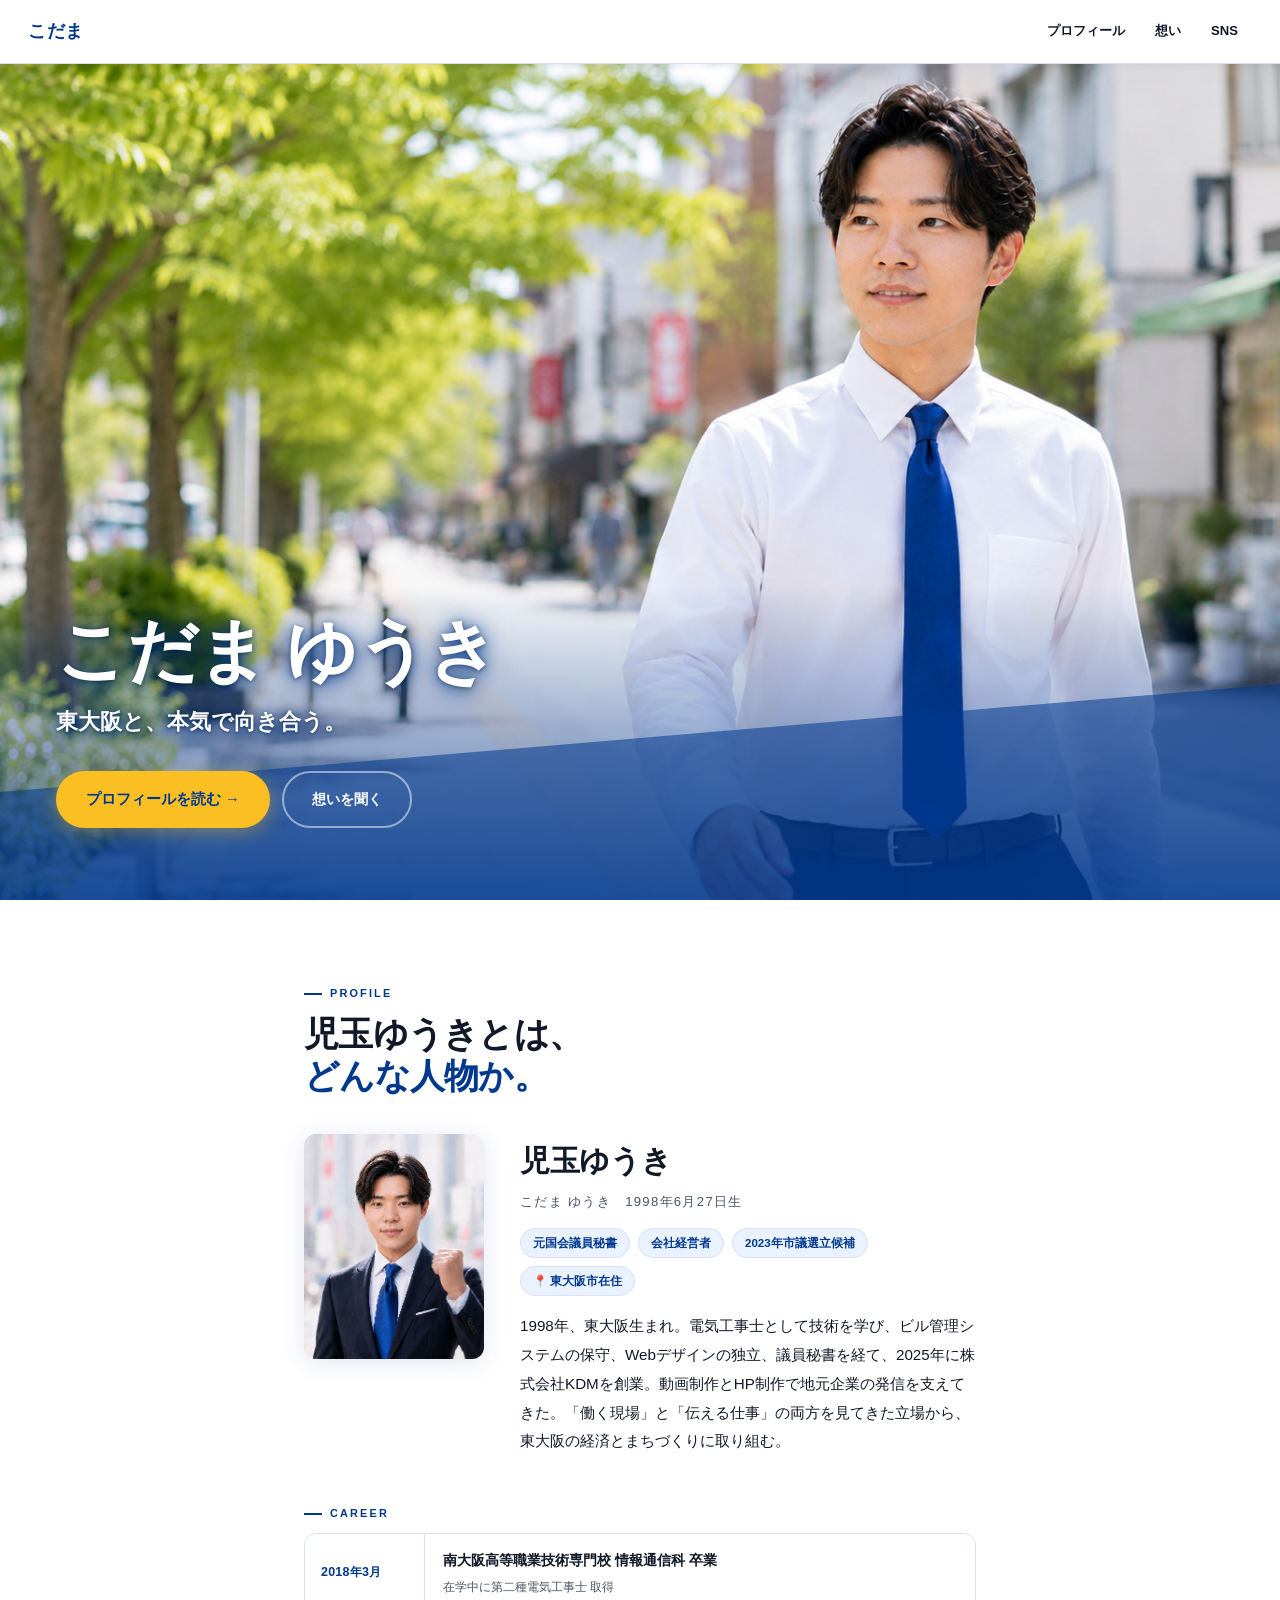
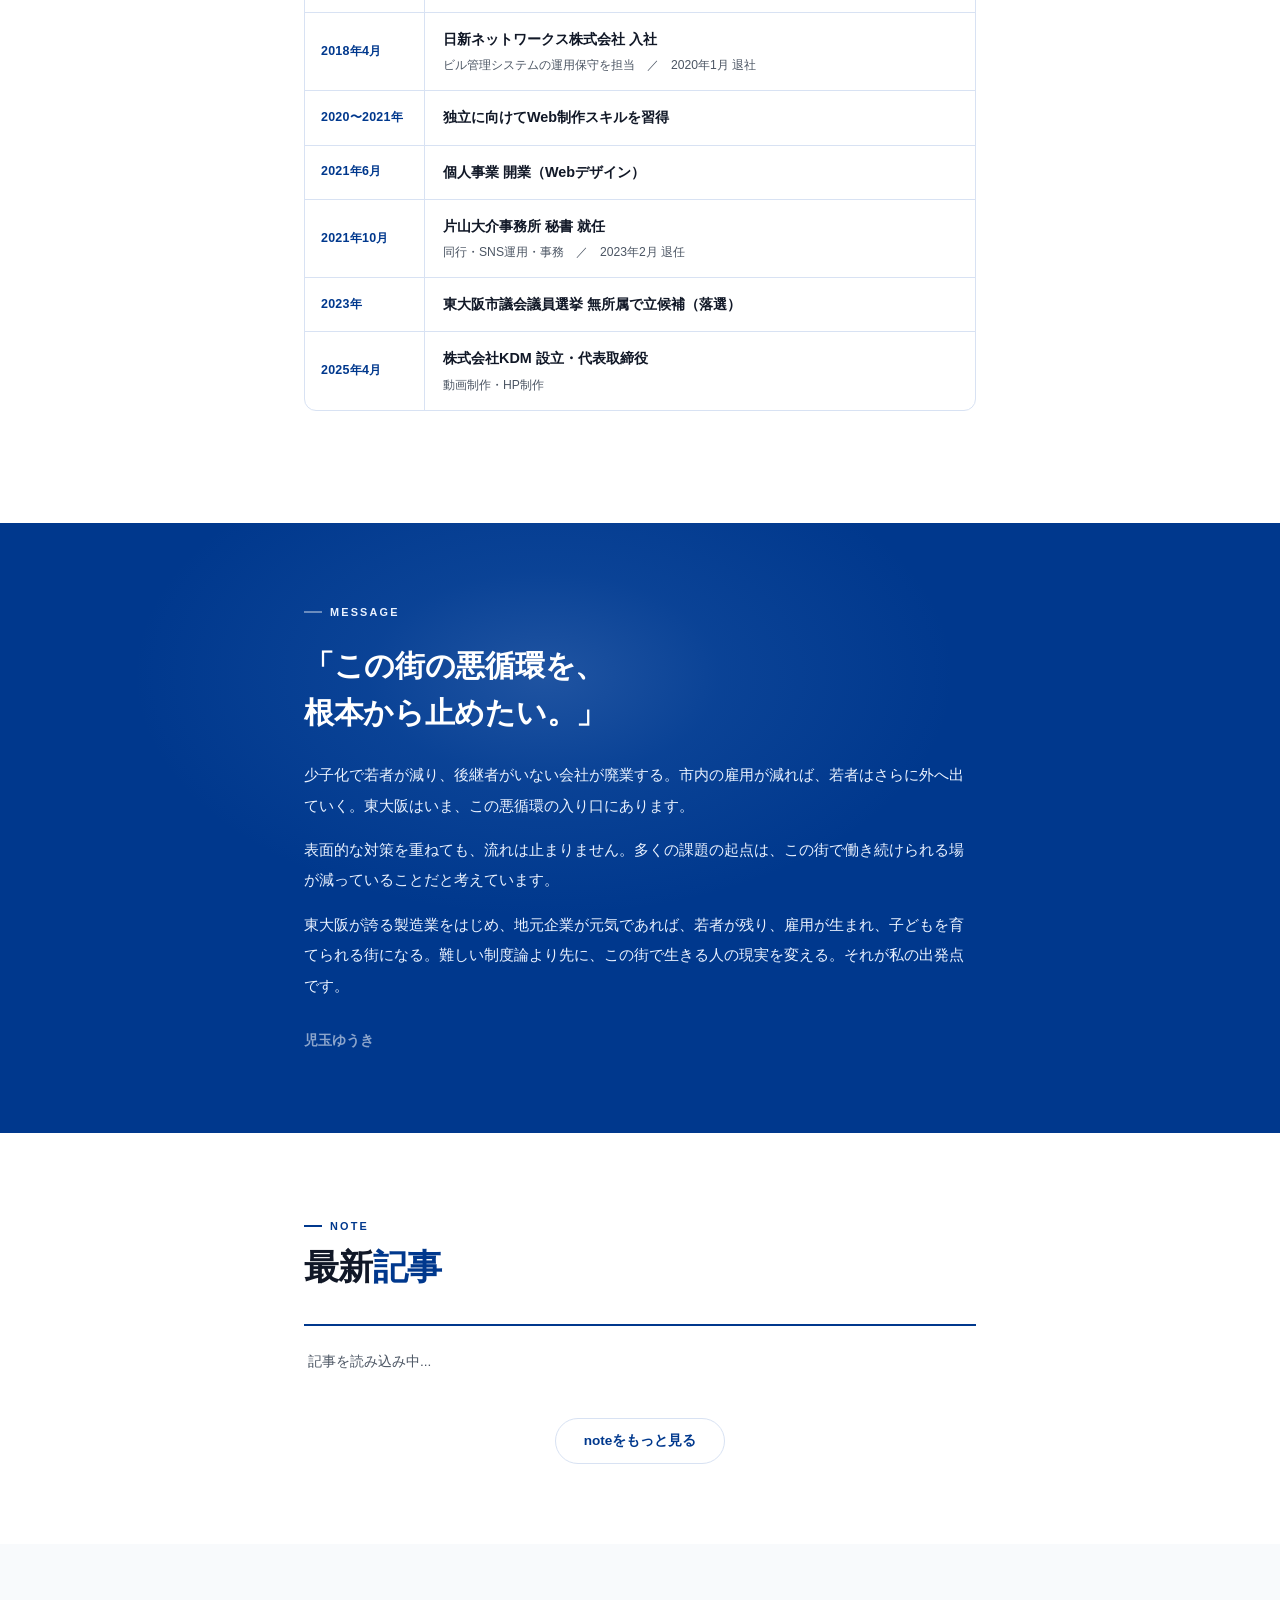
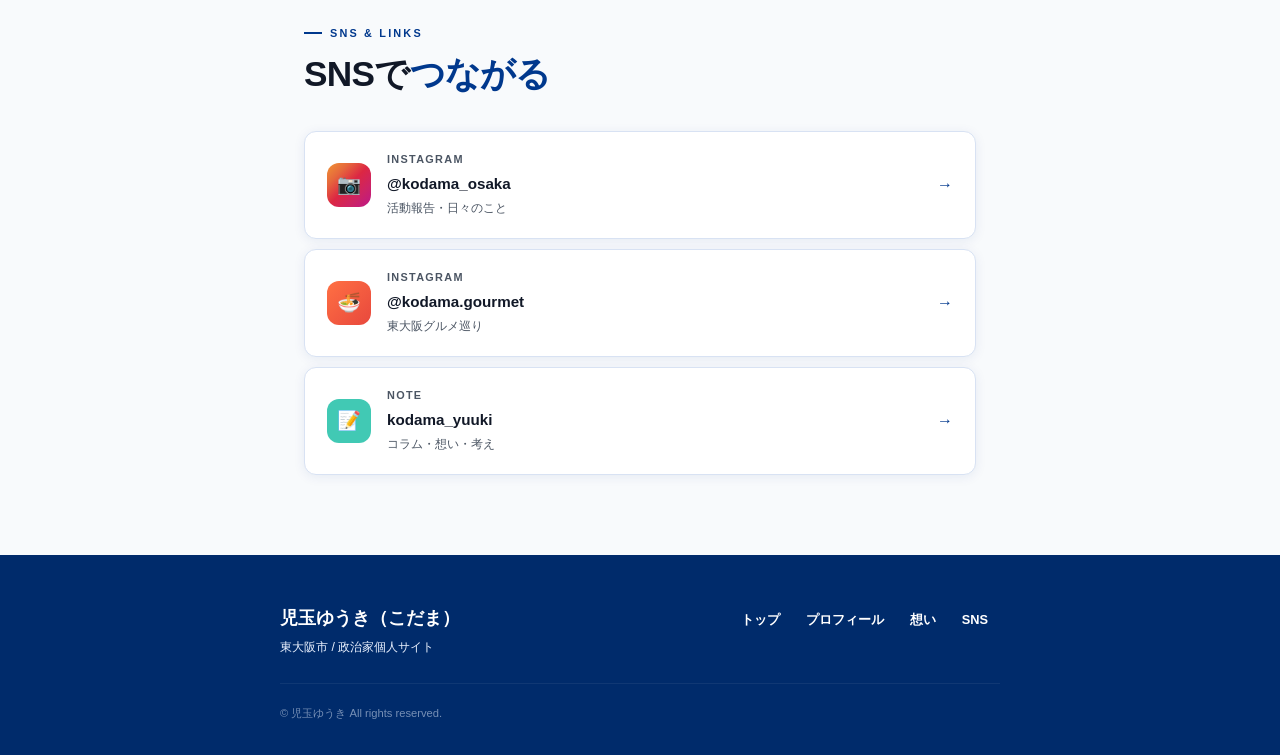
==== commit 9f0961f4: "DECO-005グロー・DECO-011 noteリスト・文面修正" ====
--- a/index.html
+++ b/index.html
@@ -369,7 +369,24 @@
     .message-section {
       background: var(--primary);
       padding: 80px 0;
-    }
+      position: relative;
+      overflow: hidden;
+    }
+    /* DECO-005 放射状グロー：左上から差す光 */
+    .message-section::before {
+      content: '';
+      position: absolute;
+      top: -15%; left: 10%;
+      width: 65%; height: 80%;
+      background: radial-gradient(ellipse at center,
+        rgba(174,210,255,0.18) 0%,
+        rgba(100,160,230,0.10) 30%,
+        rgba(0,56,141,0) 70%);
+      pointer-events: none;
+      z-index: 0;
+    }
+    .message-section > * { position: relative; z-index: 1; }
+    .message-section .container { position: relative; z-index: 1; }
     .message-label {
       font-size: 0.68rem; font-weight: 700; letter-spacing: 0.2em;
       text-transform: uppercase; color: #EAF2FF;
@@ -465,6 +482,59 @@
       opacity: 0.5;
       padding-top: 20px;
       border-top: 1px solid rgba(255,255,255,0.12);
+    }
+
+    /* ============================================================
+       DECO-011 ニュース行リスト
+    ============================================================ */
+    .news-bar-top {
+      height: 2px;
+      background: var(--primary);
+      margin-bottom: 4px;
+    }
+    .news-list-deco11 { margin-bottom: 8px; }
+    .news-row {
+      display: flex; align-items: center; gap: 16px;
+      padding: 14px 4px;
+      border-bottom: 1px solid var(--border);
+      text-decoration: none;
+      transition: background 0.15s;
+    }
+    .news-row:hover { background: var(--bg); }
+    .news-row .news-date {
+      flex: none; width: 100px;
+      font-size: 0.78rem; color: var(--text-sub); font-weight: 700;
+    }
+    .news-row .news-cat {
+      flex: none;
+      font-size: 0.7rem; font-weight: 700;
+      padding: 3px 10px; border-radius: 3px;
+      background: var(--primary); color: white;
+      white-space: nowrap;
+    }
+    .news-row .news-title {
+      flex: 1;
+      font-size: 0.88rem; font-weight: 700; color: var(--text);
+      overflow: hidden; text-overflow: ellipsis; white-space: nowrap;
+    }
+    .news-row-loading {
+      padding: 20px 4px;
+      font-size: 0.85rem; color: var(--text-sub);
+    }
+    .news-more {
+      display: flex; justify-content: center; margin-top: 24px;
+    }
+    .news-more-btn {
+      display: inline-flex; align-items: center;
+      padding: 10px 28px; border-radius: 50px;
+      border: 1px solid var(--border);
+      font-size: 0.85rem; font-weight: 700;
+      color: var(--primary); text-decoration: none;
+      transition: all 0.2s;
+    }
+    .news-more-btn:hover {
+      background: var(--primary-soft);
+      border-color: var(--primary);
     }
 
     /* fade-in は常に表示（アニメーションなし） */
@@ -630,6 +700,25 @@
     <p class="message-sign fade-in delay-3">児玉ゆうき</p>
   </div>
 </div>
+
+<!-- ============================================================
+     NOTE 新着記事 — DECO-011
+============================================================ -->
+<section class="section" id="note-articles">
+  <div class="container">
+    <p class="sec-label fade-in">Note</p>
+    <h2 class="sec-title fade-in delay-1">最新<span>記事</span></h2>
+    <div class="news-bar-top fade-in delay-1"></div>
+    <div class="news-list-deco11 fade-in delay-2" id="note-list">
+      <div class="news-row-loading">記事を読み込み中...</div>
+    </div>
+    <div class="news-more fade-in delay-3">
+      <a href="https://note.com/kodama_yuuki" target="_blank" rel="noopener noreferrer" class="news-more-btn">
+        noteをもっと見る
+      </a>
+    </div>
+  </div>
+</section>
 
 <!-- ============================================================
      SNS — #F8FAFC背景
@@ -694,6 +783,34 @@
 <script>
   document.getElementById('year').textContent = new Date().getFullYear();
 
+  // DECO-011 noteのRSS新着記事
+  (async function loadNoteArticles() {
+    const list = document.getElementById('note-list');
+    try {
+      const RSS_URL = 'https://note.com/kodama_yuuki/rss/';
+      const PROXY   = 'https://api.allorigins.win/get?url=' + encodeURIComponent(RSS_URL);
+      const res  = await fetch(PROXY);
+      const data = await res.json();
+      const parser = new DOMParser();
+      const xml  = parser.parseFromString(data.contents, 'text/xml');
+      const items = Array.from(xml.querySelectorAll('item')).slice(0, 5);
+      if (!items.length) throw new Error('no items');
+      list.innerHTML = items.map(item => {
+        const title = item.querySelector('title')?.textContent || '';
+        const link  = item.querySelector('link')?.textContent || '#';
+        const pub   = item.querySelector('pubDate')?.textContent || '';
+        const date  = pub ? new Date(pub).toLocaleDateString('ja-JP', {year:'numeric',month:'2-digit',day:'2-digit'}) : '';
+        return \`<a href="\${link}" target="_blank" rel="noopener noreferrer" class="news-row">
+          <span class="news-date">\${date}</span>
+          <span class="news-cat">note</span>
+          <span class="news-title">\${title}</span>
+        </a>\`;
+      }).join('');
+    } catch(e) {
+      list.innerHTML = '<div class="news-row-loading">記事の読み込みに失敗しました。<a href="https://note.com/kodama_yuuki" target="_blank" rel="noopener noreferrer" style="color:var(--primary);">noteで直接ご覧ください</a></div>';
+    }
+  })();
+
   function toggleNav() {
     document.getElementById('nav').classList.toggle('open');
   }
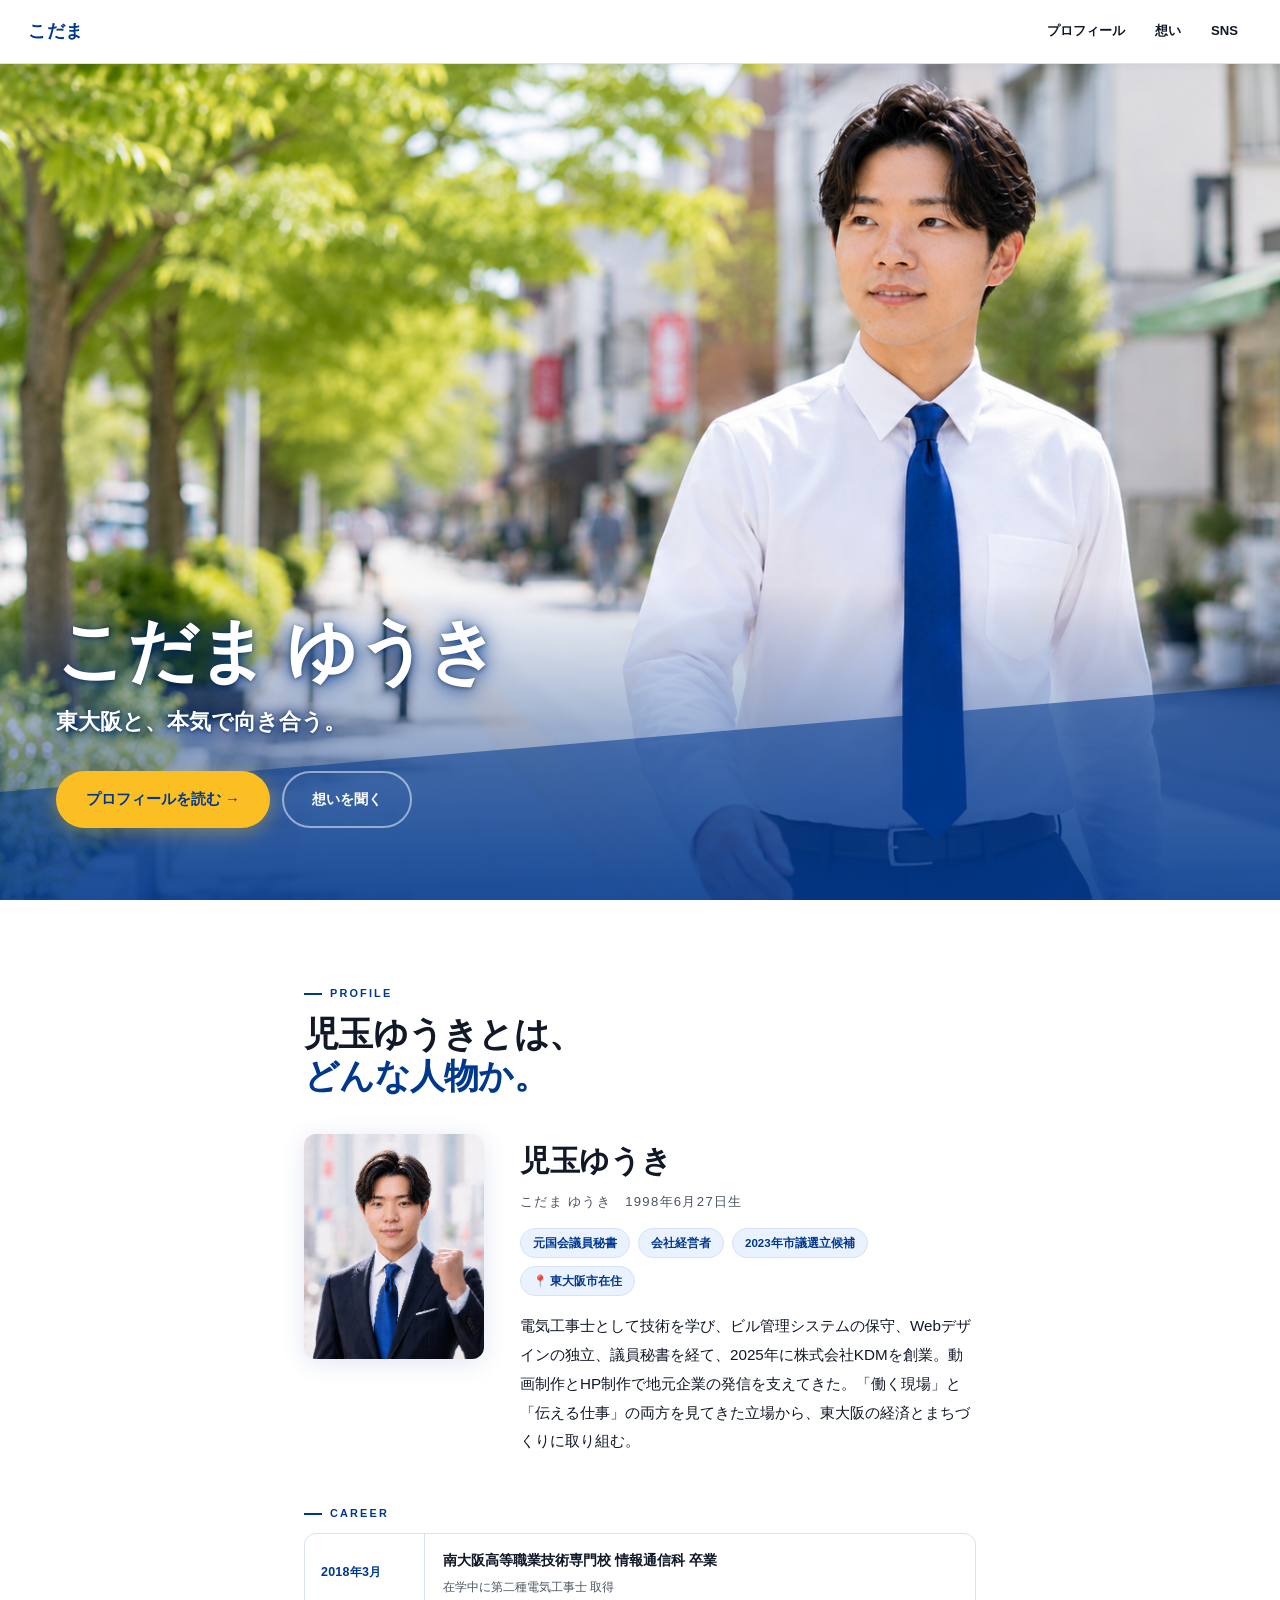
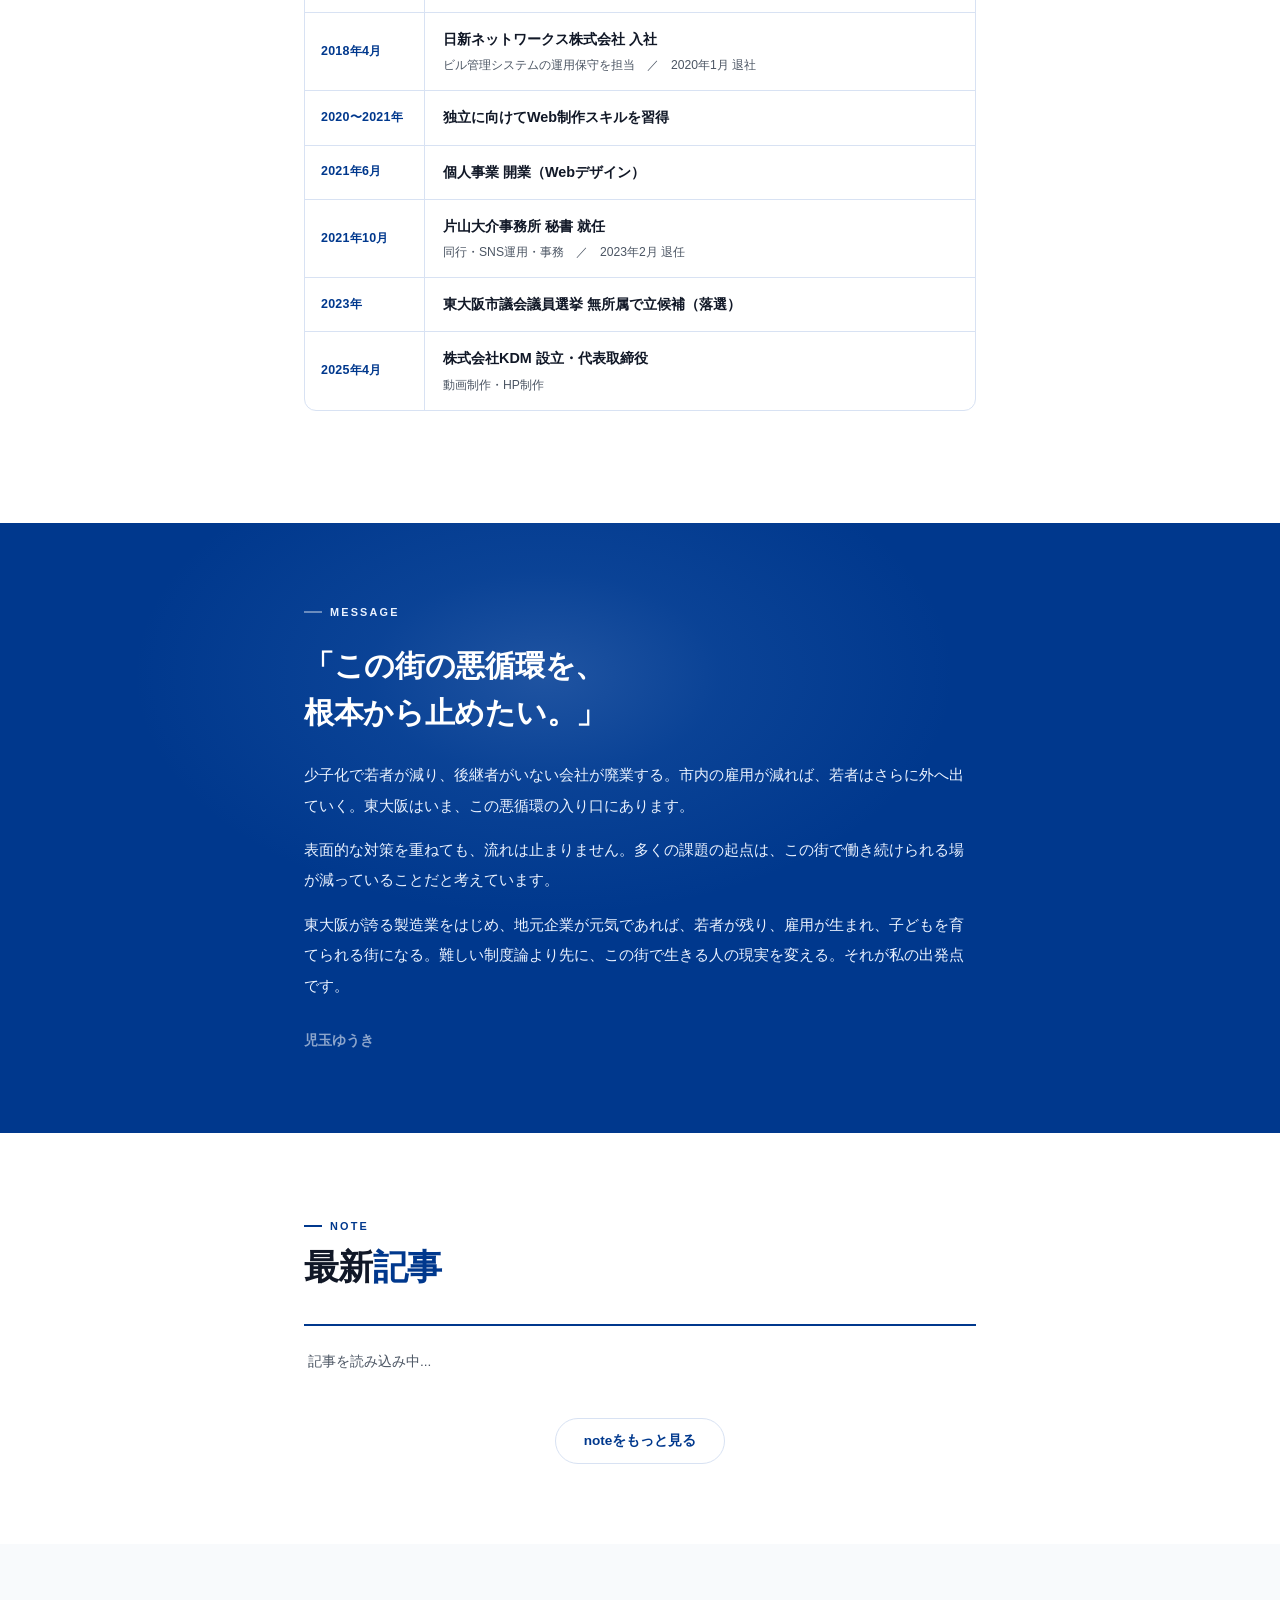
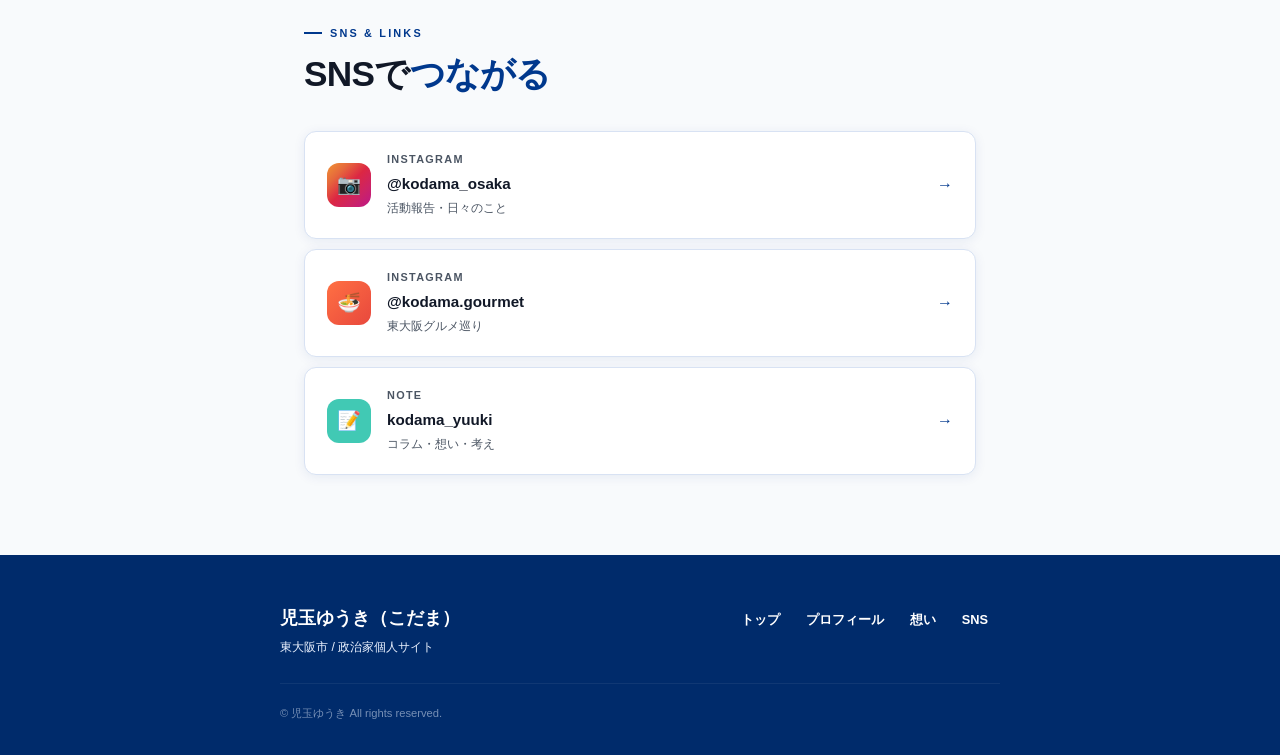
==== commit b319e7e0: "プロフィール：東大阪生まれを削除" ====
--- a/index.html
+++ b/index.html
@@ -631,7 +631,7 @@
           <span class="tag">📍 東大阪市在住</span>
         </div>
         <p class="profile-bio">
-          1998年、東大阪生まれ。電気工事士として技術を学び、ビル管理システムの保守、Webデザインの独立、議員秘書を経て、2025年に株式会社KDMを創業。動画制作とHP制作で地元企業の発信を支えてきた。「働く現場」と「伝える仕事」の両方を見てきた立場から、東大阪の経済とまちづくりに取り組む。
+          電気工事士として技術を学び、ビル管理システムの保守、Webデザインの独立、議員秘書を経て、2025年に株式会社KDMを創業。動画制作とHP制作で地元企業の発信を支えてきた。「働く現場」と「伝える仕事」の両方を見てきた立場から、東大阪の経済とまちづくりに取り組む。
         </p>
       </div>
     </div>
